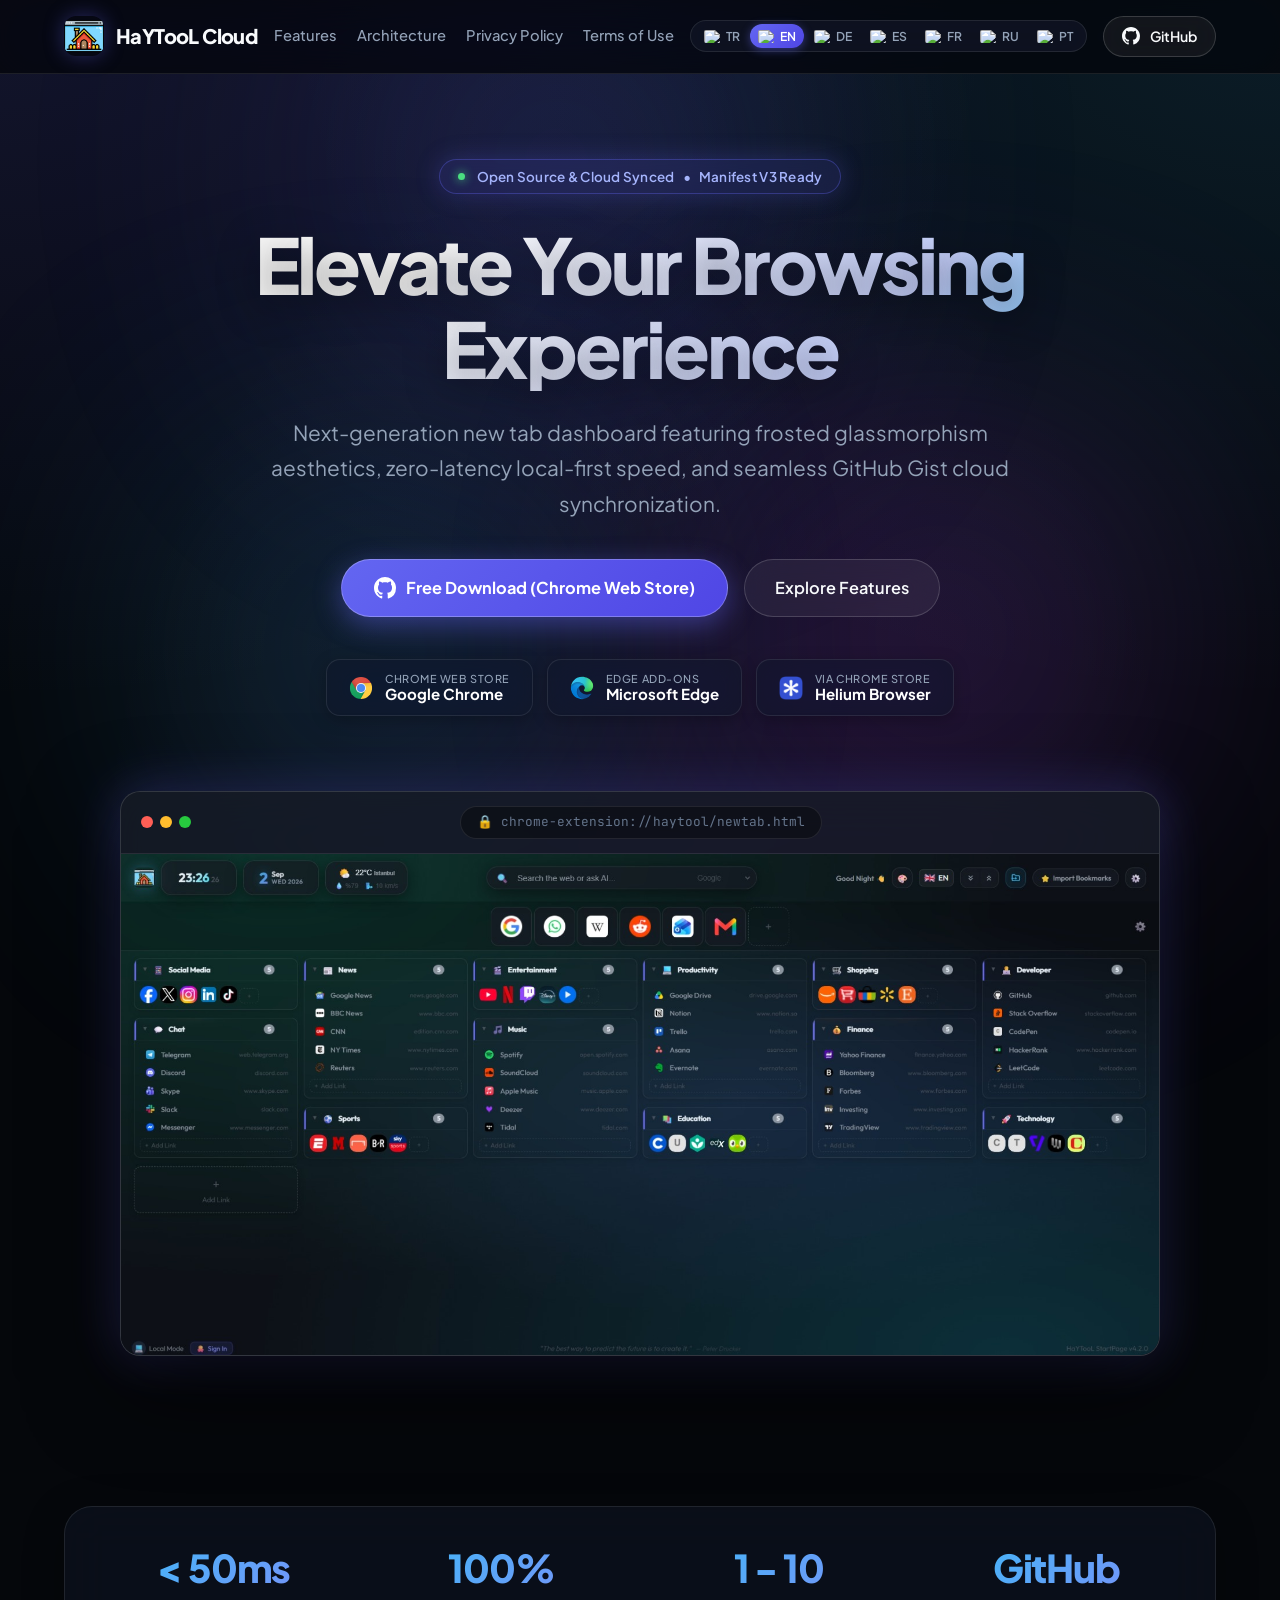
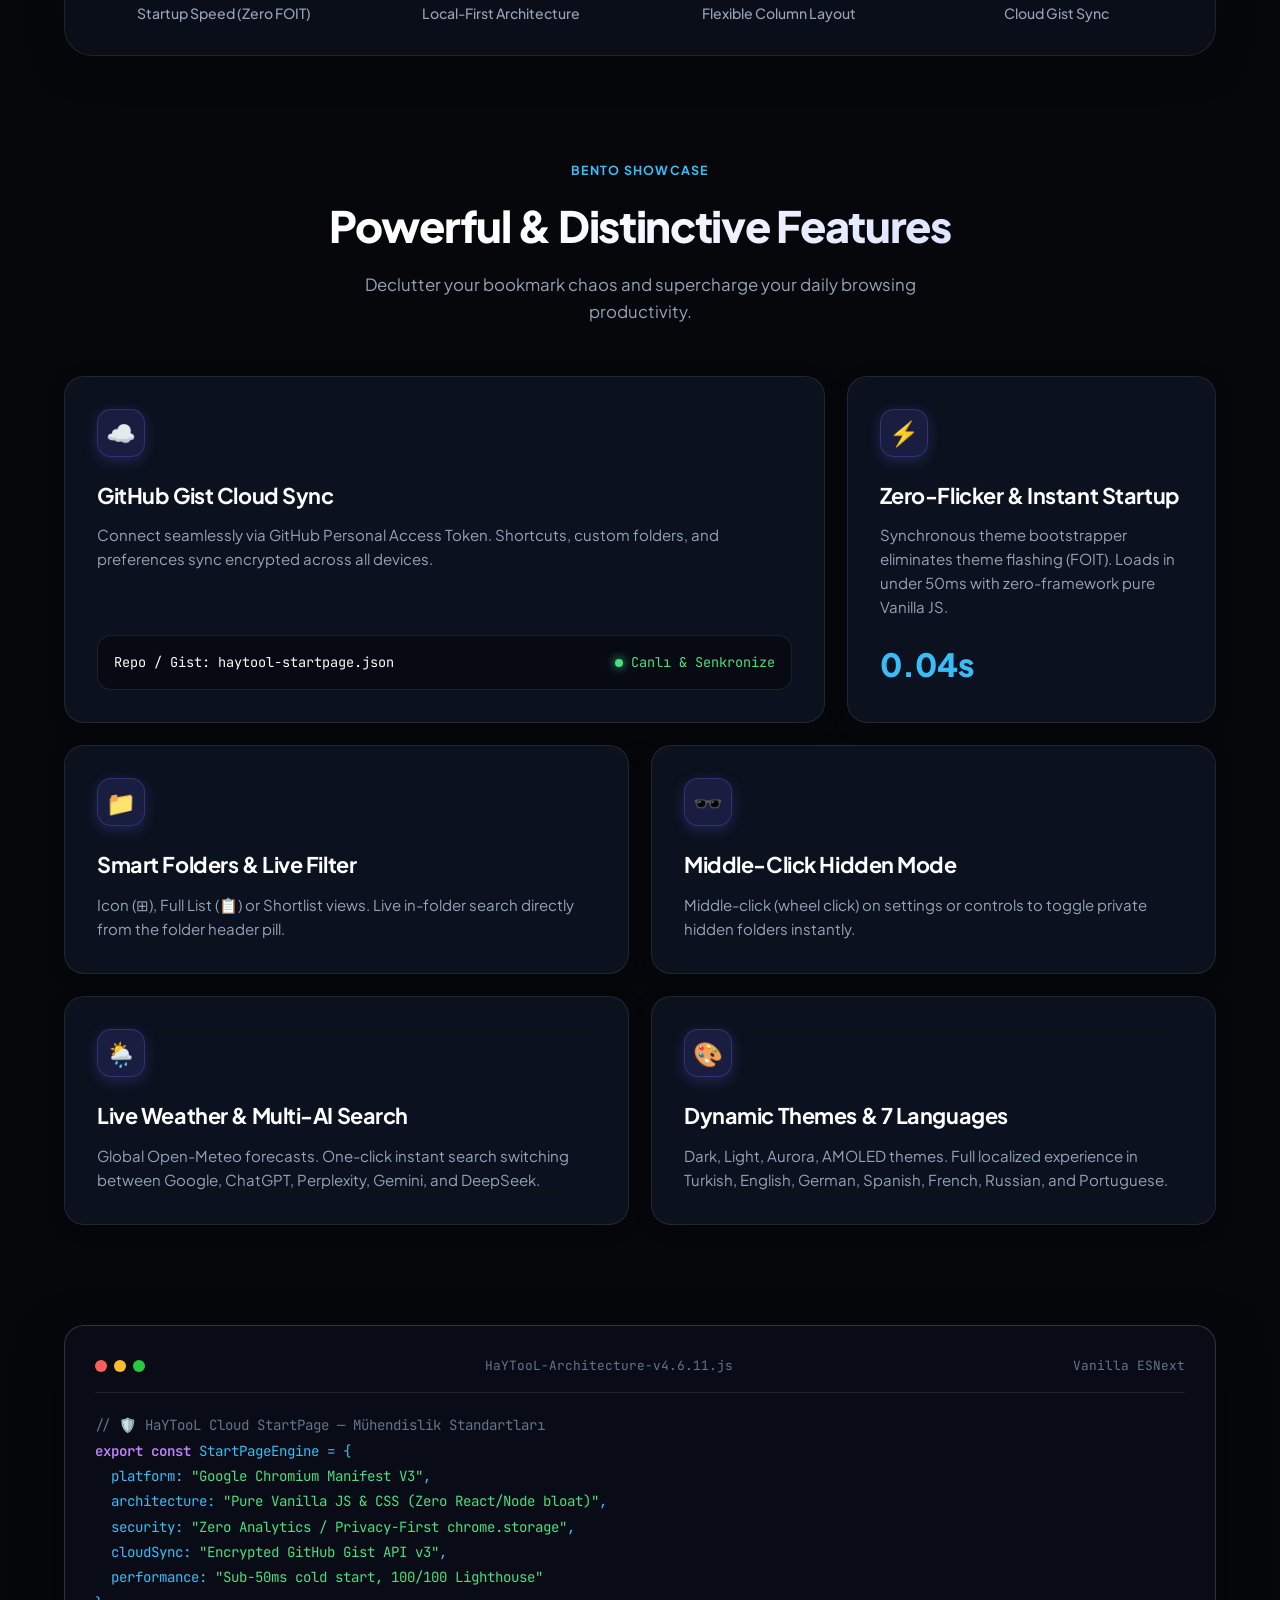
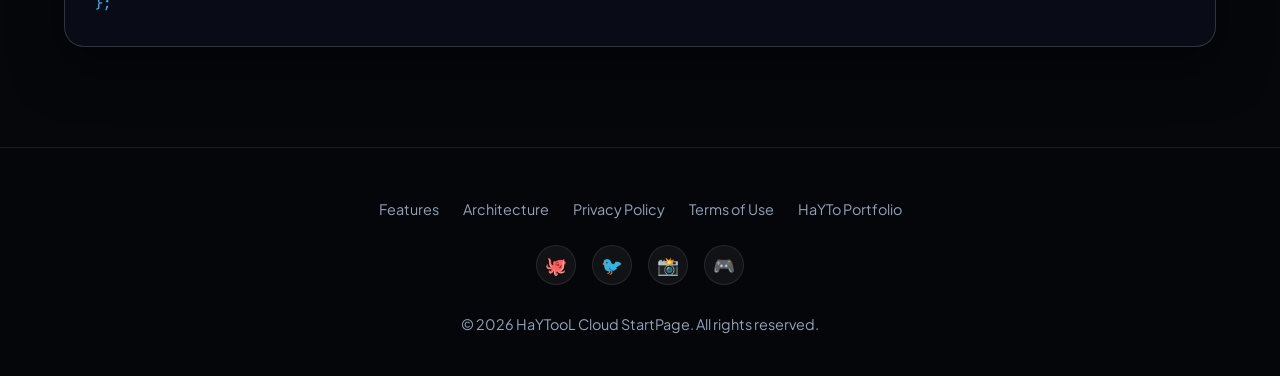
==== index.html @ 18da891d "Websites Auto update (2026-10-03 06:41:27)" ====
<!DOCTYPE html>
<html lang="tr">
<head>
  <meta charset="UTF-8">
  <meta name="viewport" content="width=device-width, initial-scale=1.0">
  <title>HaYTooL Cloud StartPage — Next-Gen New Tab Dashboard</title>
  <link rel="icon" type="image/png" href="assets/icon32.png">
  <link rel="preconnect" href="https://fonts.googleapis.com">
  <link rel="preconnect" href="https://fonts.gstatic.com" crossorigin>
  <link href="https://fonts.googleapis.com/css2?family=Plus+Jakarta+Sans:wght@300;400;500;600;700;800&family=JetBrains+Mono:wght@400;500;600&display=swap" rel="stylesheet">
  <style>
    :root {
      --bg: #05070b;
      --surface-glass: rgba(13, 18, 30, 0.72);
      --surface-card: rgba(18, 24, 40, 0.65);
      --surface-card-hover: rgba(28, 38, 64, 0.85);
      --border-glass: rgba(255, 255, 255, 0.09);
      --border-glass-light: rgba(255, 255, 255, 0.16);
      --text-main: #f8fafc;
      --text-muted: #94a3b8;
      --text-dim: #64748b;
      --accent: #6366f1;
      --accent-cyan: #38bdf8;
      --accent-purple: #a855f7;
      --accent-glow: rgba(99, 102, 241, 0.35);
      --glass-blur: blur(24px) saturate(190%);
      --radius-sm: 8px;
      --radius-md: 14px;
      --radius-lg: 20px;
      --radius-xl: 28px;
      --radius-full: 9999px;
    }

    * { box-sizing: border-box; margin: 0; padding: 0; }

    html {
      scroll-behavior: smooth;
    }

    body {
      background-color: var(--bg);
      color: var(--text-main);
      font-family: 'Plus Jakarta Sans', -apple-system, BlinkMacSystemFont, sans-serif;
      min-height: 100vh;
      overflow-x: hidden;
      line-height: 1.6;
      background-image: 
        radial-gradient(at 0% 0%, rgba(99, 102, 241, 0.15) 0px, transparent 55%),
        radial-gradient(at 100% 0%, rgba(56, 189, 248, 0.12) 0px, transparent 55%),
        radial-gradient(at 50% 100%, rgba(168, 85, 247, 0.10) 0px, transparent 60%);
      background-attachment: fixed;
    }

    /* Ambient Spotlight Glows */
    .ambient-glow {
      position: fixed;
      border-radius: 50%;
      filter: blur(140px);
      z-index: 0;
      pointer-events: none;
      opacity: 0.45;
    }
    .glow-1 { top: -140px; left: 20%; width: 600px; height: 600px; background: radial-gradient(circle, #6366f1, transparent 70%); }
    .glow-2 { top: 40%; right: 5%; width: 550px; height: 550px; background: radial-gradient(circle, #a855f7, transparent 70%); }
    .glow-3 { bottom: 0; left: 10%; width: 500px; height: 500px; background: radial-gradient(circle, #38bdf8, transparent 70%); }

    .container {
      max-width: 1200px;
      margin: 0 auto;
      padding: 0 24px;
      position: relative;
      z-index: 2;
    }

    /* Sticky Glass Header */
    header {
      position: sticky;
      top: 0;
      z-index: 100;
      backdrop-filter: var(--glass-blur);
      -webkit-backdrop-filter: var(--glass-blur);
      background: rgba(5, 7, 11, 0.82);
      border-bottom: 1px solid var(--border-glass);
      transition: all 0.3s ease;
    }

    .nav-container {
      display: flex;
      justify-content: space-between;
      align-items: center;
      padding: 16px 24px;
      max-width: 1200px;
      margin: 0 auto;
    }

    .brand {
      display: flex;
      align-items: center;
      gap: 12px;
      text-decoration: none;
      color: var(--text-main);
      font-weight: 800;
      font-size: 1.25rem;
      letter-spacing: -0.03em;
    }

    .brand img {
      width: 40px;
      height: 40px;
      border-radius: 12px;
      box-shadow: 0 0 20px var(--accent-glow);
      transition: transform 0.25s cubic-bezier(0.16, 1, 0.3, 1);
    }

    .brand:hover img {
      transform: scale(1.1) rotate(-3deg);
    }

    .nav-actions {
      display: flex;
      align-items: center;
      gap: 16px;
    }

    .nav-links {
      display: flex;
      align-items: center;
      gap: 20px;
    }

    .nav-link {
      color: var(--text-muted);
      text-decoration: none;
      font-size: 0.92rem;
      font-weight: 500;
      transition: color 0.2s, transform 0.2s;
    }

    .nav-link:hover {
      color: #fff;
      transform: translateY(-1px);
    }

    /* Language Switcher Pill */
    .lang-pill {
      display: flex;
      align-items: center;
      background: rgba(18, 24, 40, 0.7);
      border: 1px solid var(--border-glass);
      backdrop-filter: blur(12px);
      border-radius: var(--radius-full);
      padding: 3px 5px;
      gap: 2px;
    }

    .lang-btn {
      display: inline-flex;
      align-items: center;
      gap: 4px;
      padding: 4px 8px;
      border-radius: var(--radius-full);
      border: none;
      background: transparent;
      color: var(--text-muted);
      font-family: inherit;
      font-size: 0.76rem;
      font-weight: 600;
      cursor: pointer;
      transition: all 0.2s cubic-bezier(0.16, 1, 0.3, 1);
    }

    .lang-btn img {
      width: 18px;
      height: 13px;
      border-radius: 2px;
      object-fit: cover;
    }

    .lang-btn.active {
      background: linear-gradient(135deg, var(--accent), #4f46e5);
      color: #fff;
      box-shadow: 0 2px 10px rgba(99, 102, 241, 0.45);
    }

    /* Hero Section */
    .hero-section {
      text-align: center;
      padding: 85px 0 60px;
    }

    .release-badge {
      display: inline-flex;
      align-items: center;
      gap: 8px;
      padding: 6px 18px;
      background: rgba(99, 102, 241, 0.12);
      border: 1px solid rgba(99, 102, 241, 0.35);
      border-radius: var(--radius-full);
      font-size: 0.84rem;
      font-weight: 600;
      color: #a5b4fc;
      margin-bottom: 28px;
      letter-spacing: 0.02em;
      box-shadow: 0 0 24px rgba(99, 102, 241, 0.25);
      backdrop-filter: blur(12px);
      animation: floatBadge 3s ease-in-out infinite alternate;
    }

    @keyframes floatBadge {
      0% { transform: translateY(0); }
      100% { transform: translateY(-3px); }
    }

    .hero-title {
      font-size: clamp(2.8rem, 6vw, 4.8rem);
      font-weight: 800;
      line-height: 1.1;
      letter-spacing: -0.04em;
      margin-bottom: 24px;
      background: linear-gradient(135deg, #ffffff 30%, #c7d2fe 70%, #38bdf8 100%);
      -webkit-background-clip: text;
      -webkit-text-fill-color: transparent;
      text-shadow: 0 10px 40px rgba(0, 0, 0, 0.4);
    }

    .hero-desc {
      font-size: clamp(1.1rem, 2.2vw, 1.3rem);
      color: var(--text-muted);
      max-width: 760px;
      margin: 0 auto 38px auto;
      font-weight: 400;
      line-height: 1.7;
    }

    .cta-group {
      display: flex;
      justify-content: center;
      align-items: center;
      gap: 16px;
      flex-wrap: wrap;
      margin-bottom: 42px;
    }

    .btn-cta-primary {
      display: inline-flex;
      align-items: center;
      gap: 10px;
      padding: 15px 32px;
      background: linear-gradient(135deg, #6366f1, #4f46e5);
      border: 1px solid rgba(255, 255, 255, 0.25);
      border-radius: var(--radius-full);
      color: #fff;
      font-size: 1.02rem;
      font-weight: 700;
      text-decoration: none;
      cursor: pointer;
      box-shadow: 0 8px 28px rgba(99, 102, 241, 0.45);
      transition: all 0.25s cubic-bezier(0.16, 1, 0.3, 1);
    }

    .btn-cta-primary:hover {
      transform: translateY(-3px) scale(1.02);
      box-shadow: 0 16px 36px rgba(99, 102, 241, 0.65);
    }

    .btn-cta-secondary {
      display: inline-flex;
      align-items: center;
      gap: 10px;
      padding: 15px 30px;
      background: rgba(255, 255, 255, 0.06);
      border: 1px solid var(--border-glass-light);
      border-radius: var(--radius-full);
      color: var(--text-main);
      font-size: 1.02rem;
      font-weight: 600;
      text-decoration: none;
      backdrop-filter: blur(16px);
      transition: all 0.25s cubic-bezier(0.16, 1, 0.3, 1);
    }

    .btn-cta-secondary:hover {
      background: rgba(255, 255, 255, 0.12);
      border-color: rgba(255, 255, 255, 0.3);
      transform: translateY(-3px);
      box-shadow: 0 8px 24px rgba(0, 0, 0, 0.3);
    }

    /* Store Badge Row */
    .store-grid {
      display: flex;
      justify-content: center;
      gap: 14px;
      flex-wrap: wrap;
      margin-bottom: 75px;
    }

    .store-chip {
      display: inline-flex;
      align-items: center;
      gap: 12px;
      padding: 12px 22px;
      border-radius: var(--radius-md);
      background: var(--surface-card);
      border: 1px solid var(--border-glass);
      color: var(--text-main);
      text-decoration: none;
      font-size: 0.92rem;
      font-weight: 600;
      backdrop-filter: var(--glass-blur);
      transition: all 0.25s cubic-bezier(0.16, 1, 0.3, 1);
      box-shadow: 0 4px 16px rgba(0, 0, 0, 0.25);
    }

    .store-chip:hover {
      transform: translateY(-3px);
      background: var(--surface-card-hover);
      border-color: var(--accent-cyan);
      box-shadow: 0 10px 24px rgba(56, 189, 248, 0.25);
    }

    .store-chip img {
      width: 24px;
      height: 24px;
      object-fit: contain;
    }

    .store-chip-text {
      display: flex;
      flex-direction: column;
      text-align: left;
      line-height: 1.2;
    }

    .store-chip-sub {
      font-size: 0.68rem;
      color: var(--text-muted);
      text-transform: uppercase;
      font-weight: 500;
      letter-spacing: 0.05em;
    }

    .store-chip-name {
      font-size: 0.94rem;
      font-weight: 700;
      color: #fff;
    }

    /* INTERACTIVE LIVE DEMO PREVIEW (Linear macOS Window) */
    .preview-stage {
      position: relative;
      max-width: 1040px;
      margin: 0 auto 90px;
    }

    .mac-window {
      background: rgba(13, 18, 30, 0.85);
      backdrop-filter: var(--glass-blur);
      -webkit-backdrop-filter: var(--glass-blur);
      border: 1px solid var(--border-glass-light);
      border-radius: var(--radius-lg);
      box-shadow: 0 30px 90px rgba(0, 0, 0, 0.7), 0 0 50px rgba(99, 102, 241, 0.35);
      overflow: hidden;
      transition: transform 0.4s cubic-bezier(0.16, 1, 0.3, 1);
    }

    .mac-window:hover {
      transform: translateY(-4px);
    }

    .window-header {
      display: flex;
      align-items: center;
      justify-content: space-between;
      padding: 14px 20px;
      background: rgba(255, 255, 255, 0.03);
      border-bottom: 1px solid var(--border-glass);
    }

    .window-dots {
      display: flex;
      gap: 7px;
    }

    .dot {
      width: 12px;
      height: 12px;
      border-radius: 50%;
    }
    .dot-close { background: #ff5f56; }
    .dot-min   { background: #ffbd2e; }
    .dot-max   { background: #27c93f; }

    .window-search-pill {
      display: flex;
      align-items: center;
      gap: 8px;
      background: rgba(0, 0, 0, 0.35);
      border: 1px solid var(--border-glass);
      border-radius: var(--radius-full);
      padding: 5px 16px;
      font-size: 0.8rem;
      color: var(--text-dim);
      font-family: 'JetBrains Mono', monospace;
    }

    .window-content {
      position: relative;
      line-height: 0;
    }

    .window-content img {
      width: 100%;
      height: auto;
      display: block;
    }

    /* BENTO GRID SECTION (Linear & Apple Style) */
    .bento-section {
      margin-bottom: 100px;
    }

    .section-header {
      text-align: center;
      margin-bottom: 50px;
    }

    .section-badge {
      font-size: 0.78rem;
      font-weight: 700;
      color: var(--accent-cyan);
      text-transform: uppercase;
      letter-spacing: 0.1em;
      margin-bottom: 10px;
      display: inline-block;
    }

    .section-title {
      font-size: clamp(2rem, 4vw, 2.7rem);
      font-weight: 800;
      letter-spacing: -0.03em;
      margin-bottom: 12px;
      background: linear-gradient(135deg, #ffffff 40%, #c7d2fe 100%);
      -webkit-background-clip: text;
      -webkit-text-fill-color: transparent;
    }

    .section-sub {
      color: var(--text-muted);
      font-size: 1.05rem;
      max-width: 600px;
      margin: 0 auto;
    }

    .bento-grid {
      display: grid;
      grid-template-columns: repeat(12, 1fr);
      gap: 22px;
    }

    .bento-card {
      background: var(--surface-card);
      backdrop-filter: var(--glass-blur);
      -webkit-backdrop-filter: var(--glass-blur);
      border: 1px solid var(--border-glass);
      border-radius: var(--radius-lg);
      padding: 32px;
      position: relative;
      overflow: hidden;
      display: flex;
      flex-direction: column;
      justify-content: space-between;
      transition: all 0.3s cubic-bezier(0.16, 1, 0.3, 1);
      box-shadow: 0 4px 20px rgba(0, 0, 0, 0.2);
    }

    .bento-card:hover {
      transform: translateY(-5px);
      background: var(--surface-card-hover);
      border-color: rgba(255, 255, 255, 0.22);
      box-shadow: 0 20px 45px rgba(0, 0, 0, 0.4), 0 0 30px rgba(99, 102, 241, 0.2);
    }

    .bento-col-8 { grid-column: span 8; }
    .bento-col-4 { grid-column: span 4; }
    .bento-col-6 { grid-column: span 6; }
    .bento-col-12 { grid-column: span 12; }

    .bento-icon {
      width: 48px;
      height: 48px;
      border-radius: 14px;
      background: rgba(99, 102, 241, 0.16);
      border: 1px solid rgba(99, 102, 241, 0.3);
      display: flex;
      align-items: center;
      justify-content: center;
      font-size: 1.5rem;
      margin-bottom: 22px;
      box-shadow: 0 4px 14px rgba(99, 102, 241, 0.25);
    }

    .bento-title {
      font-size: 1.35rem;
      font-weight: 700;
      color: #fff;
      margin-bottom: 10px;
      letter-spacing: -0.02em;
    }

    .bento-desc {
      font-size: 0.94rem;
      color: var(--text-muted);
      line-height: 1.6;
    }

    /* Bento Mini-Widgets */
    .bento-widget-sync {
      margin-top: 24px;
      padding: 16px;
      background: rgba(0, 0, 0, 0.35);
      border: 1px solid var(--border-glass);
      border-radius: var(--radius-md);
      display: flex;
      align-items: center;
      justify-content: space-between;
      font-family: 'JetBrains Mono', monospace;
      font-size: 0.85rem;
    }

    .sync-status {
      display: flex;
      align-items: center;
      gap: 8px;
      color: #4ade80;
    }

    .sync-pulse {
      width: 8px;
      height: 8px;
      border-radius: 50%;
      background: #4ade80;
      box-shadow: 0 0 10px #4ade80;
      animation: pulse 1.8s infinite;
    }

    @keyframes pulse {
      0% { transform: scale(0.95); opacity: 0.8; }
      50% { transform: scale(1.3); opacity: 1; }
      100% { transform: scale(0.95); opacity: 0.8; }
    }

    /* Live Stat Bar */
    .stats-strip {
      display: grid;
      grid-template-columns: repeat(auto-fit, minmax(220px, 1fr));
      gap: 20px;
      padding: 30px;
      background: var(--surface-glass);
      backdrop-filter: var(--glass-blur);
      border: 1px solid var(--border-glass);
      border-radius: var(--radius-xl);
      margin-bottom: 100px;
      box-shadow: 0 10px 40px rgba(0, 0, 0, 0.3);
    }

    .stat-cell {
      text-align: center;
    }

    .stat-big {
      font-size: 2.4rem;
      font-weight: 800;
      letter-spacing: -0.03em;
      background: linear-gradient(135deg, #38bdf8, #818cf8);
      -webkit-background-clip: text;
      -webkit-text-fill-color: transparent;
      margin-bottom: 4px;
    }

    .stat-caption {
      font-size: 0.88rem;
      color: var(--text-muted);
      font-weight: 500;
    }

    /* Architecture Terminal */
    .code-terminal {
      background: rgba(10, 14, 24, 0.9);
      border: 1px solid var(--border-glass-light);
      border-radius: var(--radius-lg);
      padding: 30px;
      margin-bottom: 100px;
      backdrop-filter: blur(20px);
      box-shadow: 0 20px 50px rgba(0, 0, 0, 0.5);
    }

    .terminal-bar {
      display: flex;
      justify-content: space-between;
      align-items: center;
      margin-bottom: 20px;
      padding-bottom: 16px;
      border-bottom: 1px solid var(--border-glass);
      font-family: 'JetBrains Mono', monospace;
      font-size: 0.8rem;
      color: var(--text-dim);
    }

    .code-lines {
      font-family: 'JetBrains Mono', monospace;
      font-size: 0.88rem;
      line-height: 1.8;
      color: #38bdf8;
    }
    .code-comment { color: #64748b; }
    .code-keyword { color: #c084fc; font-weight: 600; }
    .code-str     { color: #4ade80; }

    /* Footer */
    footer {
      border-top: 1px solid var(--border-glass);
      padding: 50px 0 40px;
      text-align: center;
      color: var(--text-muted);
      font-size: 0.9rem;
      background: rgba(5, 7, 11, 0.6);
      backdrop-filter: blur(16px);
    }

    .footer-links {
      display: flex;
      justify-content: center;
      gap: 24px;
      margin-bottom: 24px;
      flex-wrap: wrap;
    }

    .footer-links a {
      color: var(--text-muted);
      text-decoration: none;
      transition: color 0.2s;
    }

    .footer-links a:hover {
      color: var(--accent-cyan);
    }

    .social-row {
      display: flex;
      justify-content: center;
      gap: 16px;
      margin-bottom: 28px;
    }

    .social-btn {
      width: 40px;
      height: 40px;
      border-radius: 50%;
      background: rgba(255, 255, 255, 0.05);
      border: 1px solid var(--border-glass);
      display: flex;
      align-items: center;
      justify-content: center;
      color: var(--text-main);
      text-decoration: none;
      font-size: 1.1rem;
      transition: all 0.2s cubic-bezier(0.16, 1, 0.3, 1);
    }

    .social-btn:hover {
      background: var(--accent);
      transform: translateY(-3px);
      box-shadow: 0 4px 14px rgba(99, 102, 241, 0.4);
    }

    /* Responsive */
    @media (max-width: 900px) {
      .bento-col-8, .bento-col-4, .bento-col-6 {
        grid-column: span 12;
      }
      .nav-links {
        display: none;
      }
    }
  </style>
</head>
<body>

  <!-- Ambient Light Backdrops -->
  <div class="ambient-glow glow-1"></div>
  <div class="ambient-glow glow-2"></div>
  <div class="ambient-glow glow-3"></div>

  <!-- Sticky Glass Navbar -->
  <header>
    <div class="nav-container">
      <a href="#" class="brand">
        <img src="assets/icon128.png" alt="HaYTooL Logo">
        <span>HaYTooL Cloud</span>
      </a>

      <div class="nav-actions">
        <nav class="nav-links">
          <a href="#features" class="nav-link" data-i18n="nav_features">Özellikler</a>
          <a href="#architecture" class="nav-link" data-i18n="nav_tech">Mimari</a>
          <a href="privacy.html" class="nav-link" data-i18n="nav_privacy">Gizlilik</a>
          <a href="terms.html" class="nav-link" data-i18n="nav_terms">Şartlar</a>
        </nav>

        <!-- Dil Seçici (7 Dil) -->
        <div class="lang-pill">
          <button type="button" class="lang-btn active" id="btnLangTr" onclick="setLang('tr')" title="Türkçe">
            <img src="https://flagcdn.com/20x15/tr.png" alt="TR"> <span>TR</span>
          </button>
          <button type="button" class="lang-btn" id="btnLangEn" onclick="setLang('en')" title="English">
            <img src="https://flagcdn.com/20x15/gb.png" alt="EN"> <span>EN</span>
          </button>
          <button type="button" class="lang-btn" id="btnLangDe" onclick="setLang('de')" title="Deutsch">
            <img src="https://flagcdn.com/20x15/de.png" alt="DE"> <span>DE</span>
          </button>
          <button type="button" class="lang-btn" id="btnLangEs" onclick="setLang('es')" title="Español">
            <img src="https://flagcdn.com/20x15/es.png" alt="ES"> <span>ES</span>
          </button>
          <button type="button" class="lang-btn" id="btnLangFr" onclick="setLang('fr')" title="Français">
            <img src="https://flagcdn.com/20x15/fr.png" alt="FR"> <span>FR</span>
          </button>
          <button type="button" class="lang-btn" id="btnLangRu" onclick="setLang('ru')" title="Русский">
            <img src="https://flagcdn.com/20x15/ru.png" alt="RU"> <span>RU</span>
          </button>
          <button type="button" class="lang-btn" id="btnLangPt" onclick="setLang('pt')" title="Português">
            <img src="https://flagcdn.com/20x15/pt.png" alt="PT"> <span>PT</span>
          </button>
        </div>

        <a href="https://github.com/HaYToKoRaZ/HaYTooL-Cloud-StartPage" target="_blank" class="btn-cta-secondary" style="padding:8px 18px; font-size:0.88rem;">
          <svg width="18" height="18" viewBox="0 0 24 24" fill="currentColor"><path d="M12 0C5.37 0 0 5.37 0 12c0 5.31 3.435 9.795 8.205 11.385.6.105.825-.255.825-.57 0-.285-.015-1.23-.015-2.235-3.015.555-3.795-.735-4.035-1.41-.135-.345-.72-1.41-1.23-1.695-.42-.225-1.02-.78-.015-.795.945-.015 1.62.87 1.845 1.23 1.08 1.815 2.805 1.305 3.495.99.105-.78.42-1.305.765-1.605-2.67-.3-5.46-1.335-5.46-5.925 0-1.305.465-2.385 1.23-3.225-.12-.3-.54-1.53.12-3.18 0 0 1.005-.315 3.3 1.23.96-.27 1.98-.405 3-.405s2.04.135 3 .405c2.295-1.56 3.3-1.23 3.3-1.23.66 1.65.24 2.88.12 3.18.765.84 1.23 1.905 1.23 3.225 0 4.605-2.805 5.625-5.475 5.925.435.375.81 1.095.81 2.22 0 1.605-.015 2.895-.015 3.3 0 .315.225.69.825.57A12.02 12.02 0 0024 12c0-6.63-5.37-12-12-12z"/></svg>
          <span>GitHub</span>
        </a>
      </div>
    </div>
  </header>

  <main class="container">

    <!-- HERO SECTION -->
    <section class="hero-section">
      <div class="release-badge">
        <span class="sync-pulse" style="width:7px; height:7px; margin-right:4px;"></span>
        <span data-i18n="badge_ver">Açık Kaynak & Bulut Senkronizasyonlu</span>
        <span>•</span>
        <span>Manifest V3 Ready</span>
      </div>

      <h1 class="hero-title" data-i18n="hero_title">Tarayıcınızı Geleceğe Taşıyın</h1>

      <p class="hero-desc" data-i18n="hero_desc">
        Buzlu cam estetiği (Glassmorphism), ultra-hızlı yerel mimari ve GitHub Gist bulut senkronizasyonu ile donatılmış yeni nesil başlangıç sayfası paneli.
      </p>

      <div class="cta-group">
        <a href="https://chromewebstore.google.com/detail/cloud-startpage-haytool/fgiompioalgpjalpmdjchlgecgdkkncn" target="_blank" class="btn-cta-primary">
          <svg width="22" height="22" viewBox="0 0 24 24" fill="currentColor"><path d="M12 0C5.37 0 0 5.37 0 12c0 5.31 3.435 9.795 8.205 11.385.6.105.825-.255.825-.57 0-.285-.015-1.23-.015-2.235-3.015.555-3.795-.735-4.035-1.41-.135-.345-.72-1.41-1.23-1.695-.42-.225-1.02-.78-.015-.795.945-.015 1.62.87 1.845 1.23 1.08 1.815 2.805 1.305 3.495.99.105-.78.42-1.305.765-1.605-2.67-.3-5.46-1.335-5.46-5.925 0-1.305.465-2.385 1.23-3.225-.12-.3-.54-1.53.12-3.18 0 0 1.005-.315 3.3 1.23.96-.27 1.98-.405 3-.405s2.04.135 3 .405c2.295-1.56 3.3-1.23 3.3-1.23.66 1.65.24 2.88.12 3.18.765.84 1.23 1.905 1.23 3.225 0 4.605-2.805 5.625-5.475 5.925.435.375.81 1.095.81 2.22 0 1.605-.015 2.895-.015 3.3 0 .315.225.69.825.57A12.02 12.02 0 0024 12c0-6.63-5.37-12-12-12z"/></svg>
          <span data-i18n="btn_install">Ücretsiz İndir (Chrome Web Store)</span>
        </a>
        <a href="#features" class="btn-cta-secondary">
          <span data-i18n="btn_explore">Özellikleri Keşfet</span>
        </a>
      </div>

      <!-- Tarayıcı Mağazaları Vitrini -->
      <div class="store-grid">
        <a href="https://chromewebstore.google.com/detail/cloud-startpage-haytool/fgiompioalgpjalpmdjchlgecgdkkncn" target="_blank" class="store-chip" title="Chrome Web Store">
          <img src="assets/chrome.svg" alt="Chrome">
          <div class="store-chip-text">
            <span class="store-chip-sub" data-i18n="store_sub_chrome">Chrome Mağazası</span>
            <span class="store-chip-name">Google Chrome</span>
          </div>
        </a>

        <a href="https://microsoftedge.microsoft.com/addons/detail/jkefcejfnbeifclgpkfkpidoegohcchp" target="_blank" class="store-chip" title="Microsoft Edge Add-ons">
          <img src="assets/edge.svg" alt="Edge">
          <div class="store-chip-text">
            <span class="store-chip-sub" data-i18n="store_sub_edge">Edge Eklentileri</span>
            <span class="store-chip-name">Microsoft Edge</span>
          </div>
        </a>

        <a href="https://chromewebstore.google.com/detail/cloud-startpage-haytool/fgiompioalgpjalpmdjchlgecgdkkncn" target="_blank" class="store-chip" title="Helium Browser">
          <img src="assets/helium.png" alt="Helium" style="border-radius:4px;">
          <div class="store-chip-text">
            <span class="store-chip-sub" data-i18n="store_sub_helium">Chrome Mağazası ile</span>
            <span class="store-chip-name">Helium Browser</span>
          </div>
        </a>
      </div>

      <!-- INTERACTIVE STAGE (APPLE MACOS SAFARI WINDOW) -->
      <div class="preview-stage">
        <div class="mac-window">
          <div class="window-header">
            <div class="window-dots">
              <span class="dot dot-close"></span>
              <span class="dot dot-min"></span>
              <span class="dot dot-max"></span>
            </div>
            <div class="window-search-pill">
              <span>🔒 chrome-extension://haytool/newtab.html</span>
            </div>
            <div style="width: 48px;"></div>
          </div>
          <div class="window-content">
            <img id="appScreenshotImg" src="assets/screenshots/tr.jpeg" alt="HaYTooL Cloud StartPage Interactive Preview">
          </div>
        </div>
      </div>
    </section>

    <!-- LIVE METRICS BAR -->
    <div class="stats-strip">
      <div class="stat-cell">
        <div class="stat-big">&lt; 50ms</div>
        <div class="stat-caption" data-i18n="stat_speed">Açılış Hızı (Sıfır FOIT)</div>
      </div>
      <div class="stat-cell">
        <div class="stat-big">100%</div>
        <div class="stat-caption" data-i18n="stat_offline">Yerel-Öncelikli (Offline-First)</div>
      </div>
      <div class="stat-cell">
        <div class="stat-big">1 - 10</div>
        <div class="stat-caption" data-i18n="stat_columns">Esnek Sütun Desteği</div>
      </div>
      <div class="stat-cell">
        <div class="stat-big">GitHub</div>
        <div class="stat-caption" data-i18n="stat_sync">Bulut Gist Eşitlemesi</div>
      </div>
    </div>

    <!-- BENTO GRID SHOWCASE SECTION -->
    <section id="features" class="bento-section">
      <div class="section-header">
        <span class="section-badge" data-i18n="sec_badge">BENTO VİTRİNİ</span>
        <h2 class="section-title" data-i18n="sec_title">Güçlü ve Ayrıcalıklı Özellikler</h2>
        <p class="section-sub" data-i18n="sec_sub">Klasik yer imi kalabalığından kurtulun, üretkenliğinizi zirveye taşıyın.</p>
      </div>

      <div class="bento-grid">
        <!-- Kart 1: GitHub Cloud Sync (Geniş 8 Sütun) -->
        <div class="bento-card bento-col-8">
          <div>
            <div class="bento-icon">☁️</div>
            <h3 class="bento-title" data-i18n="feat_2_title">GitHub Gist Bulut Senkronizasyonu</h3>
            <p class="bento-desc" data-i18n="feat_2_desc">
              GitHub Personal Access Token ile tek tıkla bağlanın. Tüm linkleriniz, özel klasörleriniz ve tercihleriniz şifreli Gist üzerinden tüm bilgisayarlarınıza anında eşitlenir.
            </p>
          </div>
          <div class="bento-widget-sync">
            <span>Repo / Gist: haytool-startpage.json</span>
            <div class="sync-status">
              <span class="sync-pulse"></span>
              <span>Canlı & Senkronize</span>
            </div>
          </div>
        </div>

        <!-- Kart 2: Hızlı Başlangıç (4 Sütun) -->
        <div class="bento-card bento-col-4">
          <div>
            <div class="bento-icon">⚡</div>
            <h3 class="bento-title" data-i18n="feat_1_title">Sıfır Parlama & Anında Açılış</h3>
            <p class="bento-desc" data-i18n="feat_1_desc">
              Senkronize tema önyükleyicisi ile hiçbir parlama (FOIT) yaşanmaz. Saf Vanilla JS ile 50ms altında ışık hızında açılır.
            </p>
          </div>
          <div style="margin-top:20px; font-size:2rem; font-weight:800; color:#38bdf8;">0.04s</div>
        </div>

        <!-- Kart 3: Akıllı Klasörler (6 Sütun) -->
        <div class="bento-card bento-col-6">
          <div>
            <div class="bento-icon">📁</div>
            <h3 class="bento-title" data-i18n="feat_3_title">Akıllı Klasör & Canlı Arama</h3>
            <p class="bento-desc" data-i18n="feat_3_desc">
              Her klasör için bağımsız İkon (⊞), Liste (📋) veya Kısa Liste modları. Klasör başlığındaki 🔍 büyüteç ile klasör içinde anında arama yapın.
            </p>
          </div>
        </div>

        <!-- Kart 4: Orta Tık Gizli Klasörler (6 Sütun) -->
        <div class="bento-card bento-col-6">
          <div>
            <div class="bento-icon">🕶️</div>
            <h3 class="bento-title" data-i18n="feat_4_title">Fare Orta Tuşu ile Gizli Mod</h3>
            <p class="bento-desc" data-i18n="feat_4_desc">
              Dişli çarka veya üst kontrol butonlarına fare tekerleğiyle (orta tık) bastığınızda gizli klasörleriniz anında görünür hale gelir.
            </p>
          </div>
        </div>

        <!-- Kart 5: Canlı Hava Durumu & Çoklu Arama (6 Sütun) -->
        <div class="bento-card bento-col-6">
          <div>
            <div class="bento-icon">🌦️</div>
            <h3 class="bento-title" data-i18n="feat_5_title">Canlı Hava Durumu & AI Arama</h3>
            <p class="bento-desc" data-i18n="feat_5_desc">
              Open-Meteo destekli küresel hava durumu. Üst arama çubuğunda Google, ChatGPT, Perplexity, Gemini ve DeepSeek arasında tek tıkla geçiş.
            </p>
          </div>
        </div>

        <!-- Kart 6: 7 Dil & Özelleştirme (6 Sütun) -->
        <div class="bento-card bento-col-6">
          <div>
            <div class="bento-icon">🎨</div>
            <h3 class="bento-title" data-i18n="feat_6_title">Dinamik Temalar & 7 Dil</h3>
            <p class="bento-desc" data-i18n="feat_6_desc">
              Karanlık, Aydınlık, Aurora ve AMOLED temaları. Türkçe, İngilizce, Almanca, İspanyolca, Fransızca, Rusça ve Portekizce dillerinde tam destek.
            </p>
          </div>
        </div>
      </div>
    </section>

    <!-- ARCHITECTURE CODE TERMINAL -->
    <section id="architecture" class="code-terminal">
      <div class="terminal-bar">
        <div class="window-dots">
          <span class="dot dot-close"></span>
          <span class="dot dot-min"></span>
          <span class="dot dot-max"></span>
        </div>
        <span>HaYTooL-Architecture-v4.6.11.js</span>
        <span>Vanilla ESNext</span>
      </div>
      <div class="code-lines">
        <span class="code-comment">// 🛡️ HaYTooL Cloud StartPage — Mühendislik Standartları</span><br>
        <span class="code-keyword">export const</span> StartPageEngine = {<br>
        &nbsp;&nbsp;platform: <span class="code-str">"Google Chromium Manifest V3"</span>,<br>
        &nbsp;&nbsp;architecture: <span class="code-str">"Pure Vanilla JS & CSS (Zero React/Node bloat)"</span>,<br>
        &nbsp;&nbsp;security: <span class="code-str">"Zero Analytics / Privacy-First chrome.storage"</span>,<br>
        &nbsp;&nbsp;cloudSync: <span class="code-str">"Encrypted GitHub Gist API v3"</span>,<br>
        &nbsp;&nbsp;performance: <span class="code-str">"Sub-50ms cold start, 100/100 Lighthouse"</span><br>
        };
      </div>
    </section>

  </main>

  <!-- Modern Glass Footer -->
  <footer>
    <div class="container">
      <div class="footer-links">
        <a href="#features" data-i18n="nav_features">Özellikler</a>
        <a href="#architecture" data-i18n="nav_tech">Mimari</a>
        <a href="privacy.html" data-i18n="nav_privacy">Gizlilik Politikası</a>
        <a href="terms.html" data-i18n="nav_terms">Kullanım Şartları</a>
        <a href="https://haytokoraz.github.io/" target="_blank">HaYTo Portfolio</a>
      </div>

      <div class="social-row">
        <a href="https://github.com/HaYToKoRaZ/HaYTooL-Cloud-StartPage" target="_blank" class="social-btn" title="GitHub">🐙</a>
        <a href="https://x.com/HaYTo" target="_blank" class="social-btn" title="X (Twitter)">🐦</a>
        <a href="https://www.instagram.com/haytokoraz/" target="_blank" class="social-btn" title="Instagram">📸</a>
        <a href="https://steamcommunity.com/id/HaYTooL/" target="_blank" class="social-btn" title="Steam">🎮</a>
      </div>

      <p>© 2026 HaYTooL Cloud StartPage. <span data-i18n="all_rights">Tüm hakları saklıdır.</span></p>
    </div>
  </footer>

  <!-- 7 DİL SİSTEMİ & SCROLL REVEAL -->
  <script>
    const translations = {
      "tr": {
        "nav_features": "Özellikler",
        "nav_tech": "Mimari",
        "nav_privacy": "Gizlilik",
        "nav_terms": "Şartlar",
        "badge_ver": "Açık Kaynak & Bulut Senkronizasyonlu",
        "hero_title": "Tarayıcınızı Geleceğe Taşıyın",
        "hero_desc": "Buzlu cam estetiği (Glassmorphism), ultra-hızlı yerel mimari ve GitHub Gist bulut senkronizasyonu ile donatılmış yeni nesil başlangıç sayfası paneli.",
        "btn_install": "Ücretsiz İndir (Chrome Web Store)",
        "btn_explore": "Özellikleri Keşfet",
        "store_sub_chrome": "Chrome Mağazası",
        "store_sub_edge": "Edge Eklentileri",
        "store_sub_helium": "Chrome Mağazası ile",
        "stat_speed": "Açılış Hızı (Sıfır FOIT)",
        "stat_offline": "Yerel-Öncelikli (Offline-First)",
        "stat_columns": "Esnek Sütun Desteği",
        "stat_sync": "Bulut Gist Eşitlemesi",
        "sec_badge": "BENTO VİTRİNİ",
        "sec_title": "Güçlü ve Ayrıcalıklı Özellikler",
        "sec_sub": "Klasik yer imi kalabalığından kurtulun, üretkenliğinizi zirveye taşıyın.",
        "feat_1_title": "Sıfır Parlama & Anında Açılış",
        "feat_1_desc": "Senkronize tema önyükleyicisi ile hiçbir parlama (FOIT) yaşanmaz. Saf Vanilla JS ile 50ms altında ışık hızında açılır.",
        "feat_2_title": "GitHub Gist Bulut Senkronizasyonu",
        "feat_2_desc": "GitHub Personal Access Token ile tek tıkla bağlanın. Tüm linkleriniz, özel klasörleriniz ve tercihleriniz şifreli Gist üzerinden tüm bilgisayarlarınıza anında eşitlenir.",
        "feat_3_title": "Akıllı Klasör & Canlı Arama",
        "feat_3_desc": "Her klasör için bağımsız İkon (⊞), Liste (📋) veya Kısa Liste modları. Klasör başlığındaki 🔍 büyüteç ile klasör içinde anında arama yapın.",
        "feat_4_title": "Fare Orta Tuşu ile Gizli Mod",
        "feat_4_desc": "Dişli çarka veya üst kontrol butonlarına fare tekerleğiyle (orta tık) bastığınızda gizli klasörleriniz anında görünür hale gelir.",
        "feat_5_title": "Canlı Hava Durumu & AI Arama",
        "feat_5_desc": "Open-Meteo destekli küresel hava durumu. Üst arama çubuğunda Google, ChatGPT, Perplexity, Gemini ve DeepSeek arasında tek tıkla geçiş.",
        "feat_6_title": "Dinamik Temalar & 7 Dil",
        "feat_6_desc": "Karanlık, Aydınlık, Aurora ve AMOLED temaları. Türkçe, İngilizce, Almanca, İspanyolca, Fransızca, Rusça ve Portekizce dillerinde tam destek.",
        "all_rights": "Tüm hakları saklıdır."
      },
      "en": {
        "nav_features": "Features",
        "nav_tech": "Architecture",
        "nav_privacy": "Privacy Policy",
        "nav_terms": "Terms of Use",
        "badge_ver": "Open Source & Cloud Synced",
        "hero_title": "Elevate Your Browsing Experience",
        "hero_desc": "Next-generation new tab dashboard featuring frosted glassmorphism aesthetics, zero-latency local-first speed, and seamless GitHub Gist cloud synchronization.",
        "btn_install": "Free Download (Chrome Web Store)",
        "btn_explore": "Explore Features",
        "store_sub_chrome": "Chrome Web Store",
        "store_sub_edge": "Edge Add-ons",
        "store_sub_helium": "Via Chrome Store",
        "stat_speed": "Startup Speed (Zero FOIT)",
        "stat_offline": "Local-First Architecture",
        "stat_columns": "Flexible Column Layout",
        "stat_sync": "Cloud Gist Sync",
        "sec_badge": "BENTO SHOWCASE",
        "sec_title": "Powerful & Distinctive Features",
        "sec_sub": "Declutter your bookmark chaos and supercharge your daily browsing productivity.",
        "feat_1_title": "Zero-Flicker & Instant Startup",
        "feat_1_desc": "Synchronous theme bootstrapper eliminates theme flashing (FOIT). Loads in under 50ms with zero-framework pure Vanilla JS.",
        "feat_2_title": "GitHub Gist Cloud Sync",
        "feat_2_desc": "Connect seamlessly via GitHub Personal Access Token. Shortcuts, custom folders, and preferences sync encrypted across all devices.",
        "feat_3_title": "Smart Folders & Live Filter",
        "feat_3_desc": "Icon (⊞), Full List (📋) or Shortlist views. Live in-folder search directly from the folder header pill.",
        "feat_4_title": "Middle-Click Hidden Mode",
        "feat_4_desc": "Middle-click (wheel click) on settings or controls to toggle private hidden folders instantly.",
        "feat_5_title": "Live Weather & Multi-AI Search",
        "feat_5_desc": "Global Open-Meteo forecasts. One-click instant search switching between Google, ChatGPT, Perplexity, Gemini, and DeepSeek.",
        "feat_6_title": "Dynamic Themes & 7 Languages",
        "feat_6_desc": "Dark, Light, Aurora, AMOLED themes. Full localized experience in Turkish, English, German, Spanish, French, Russian, and Portuguese.",
        "all_rights": "All rights reserved."
      },
      "de": {
        "nav_features": "Funktionen", "nav_tech": "Architektur", "nav_privacy": "Datenschutz", "nav_terms": "Nutzungsbedingungen",
        "badge_ver": "Open Source & Cloud Sync", "hero_title": "Bringen Sie Ihren Browser in die Zukunft",
        "hero_desc": "Neuer Tab-Dashboard mit Glassmorphism-Ästhetik, blitzschneller lokaler Architektur und Cloud-Synchronisierung via GitHub Gist.",
        "btn_install": "Kostenlos herunterladen", "btn_explore": "Funktionen erkunden",
        "store_sub_chrome": "Chrome Web Store", "store_sub_edge": "Edge Add-ons", "store_sub_helium": "Über Chrome Store",
        "stat_speed": "Startgeschwindigkeit (< 50ms)", "stat_offline": "Local-First Architektur", "stat_columns": "Flexible Spalten", "stat_sync": "GitHub Gist Sync",
        "sec_badge": "BENTO VORSCHAU", "sec_title": "Leistungsstarke Funktionen", "sec_sub": "Befreien Sie sich vom Lesezeichen-Chaos.",
        "feat_1_title": "Flackerfreier Sofortstart", "feat_1_desc": "Synchroner Bootstrapper verhindert FOIT. Startet unter 50ms mit reinem Vanilla JS.",
        "feat_2_title": "GitHub Gist Cloud-Sync", "feat_2_desc": "Synchronisieren Sie Ihre Lesezeichen verschlüsselt über alle Geräte mit GitHub Gist.",
        "feat_3_title": "Smarte Ordner & Schnellsuche", "feat_3_desc": "Symbol-, Listen- und Kurzlistenansichten mit Echtzeit-Ordnersuche.",
        "feat_4_title": "Versteckte Ordner per Mittelklick", "feat_4_desc": "Klicken Sie mit dem Mausrad, um private Ordner sofort ein- oder auszublenden.",
        "feat_5_title": "Wetter & Multi-AI Suche", "feat_5_desc": "Open-Meteo Wetter und Direktsuche mit Google, ChatGPT, Gemini und Perplexity.",
        "feat_6_title": "Dynamische Themes & 7 Sprachen", "feat_6_desc": "Dunkel, Hell, Aurora und AMOLED Themes mit voller Sprachunterstützung.",
        "all_rights": "Alle Rechte vorbehalten."
      },
      "es": {
        "nav_features": "Características", "nav_tech": "Arquitectura", "nav_privacy": "Privacidad", "nav_terms": "Términos",
        "badge_ver": "Código Abierto & Sincronizado", "hero_title": "Lleva Tu Navegador al Futuro",
        "hero_desc": "Panel de nueva pestaña con estética Glassmorphism, arquitectura ultrarrápida y sincronización en la nube mediante GitHub Gist.",
        "btn_install": "Descargar Gratis", "btn_explore": "Explorar Funciones",
        "store_sub_chrome": "Chrome Web Store", "store_sub_edge": "Extensiones Edge", "store_sub_helium": "Vía Chrome Store",
        "stat_speed": "Velocidad (< 50ms)", "stat_offline": "Arquitectura Local-First", "stat_columns": "Columnas Flexibles", "stat_sync": "Gist en la Nube",
        "sec_badge": "ESCAPARATE BENTO", "sec_title": "Funciones Poderosas", "sec_sub": "Organiza tus marcadores y maximiza tu productividad.",
        "feat_1_title": "Inicio Instantáneo Sin Parpadeos", "feat_1_desc": "Carga en menos de 50ms con puro Vanilla JS sin parpadeos de tema.",
        "feat_2_title": "Sincronización GitHub Gist", "feat_2_desc": "Conéctate mediante GitHub Token y sincroniza tus enlaces en todos tus equipos.",
        "feat_3_title": "Carpetas Inteligentes y Filtro", "feat_3_desc": "Vistas de iconos, lista completa o compacta con búsqueda interna en vivo.",
        "feat_4_title": "Carpetas Ocultas con Clic Central", "feat_4_desc": "Usa la rueda del ratón para mostrar u ocultar carpetas privadas.",
        "feat_5_title": "Clima en Vivo y Búsqueda IA", "feat_5_desc": "Pronóstico Open-Meteo y cambio instantáneo entre Google, ChatGPT y Gemini.",
        "feat_6_title": "Temas Dinámicos y 7 Idiomas", "feat_6_desc": "Temas Oscuro, Claro, Aurora y AMOLED con soporte nativo de idiomas.",
        "all_rights": "Todos los derechos reservados."
      },
      "fr": {
        "nav_features": "Fonctionnalités", "nav_tech": "Architecture", "nav_privacy": "Confidentialité", "nav_terms": "Conditions",
        "badge_ver": "Open Source & Synchronisé Cloud", "hero_title": "Propulsez Votre Navigateur Dans Le Futur",
        "hero_desc": "Tableau de bord de nouvel onglet avec esthétique Glassmorphism, rapidité locale extrême et synchronisation cloud GitHub Gist.",
        "btn_install": "Télécharger Gratuitement", "btn_explore": "Explorer",
        "store_sub_chrome": "Chrome Web Store", "store_sub_edge": "Extensions Edge", "store_sub_helium": "Via Chrome Store",
        "stat_speed": "Vitesse (< 50ms)", "stat_offline": "Local-First", "stat_columns": "Colonnes Flexibles", "stat_sync": "Synchronisation Gist",
        "sec_badge": "VITRINE BENTO", "sec_title": "Fonctionnalités Puissantes", "sec_sub": "Désencombrez vos favoris et gagnez du temps.",
        "feat_1_title": "Démarrage Instantané Sans Scintillement", "feat_1_desc": "S'ouvre en moins de 50ms sans framework en pur Vanilla JS.",
        "feat_2_title": "Synchronisation GitHub Gist", "feat_2_desc": "Vos favoris synchronisés de manière chiffrée sur tous vos ordinateurs.",
        "feat_3_title": "Dossiers Intelligents & Recherche", "feat_3_desc": "Modes Icônes, Liste et Liste Courte avec filtre en direct.",
        "feat_4_title": "Dossiers Cachés au Clic Molette", "feat_4_desc": "Cliquez avec la molette de la souris pour afficher vos dossiers privés.",
        "feat_5_title": "Météo en Direct & Recherche IA", "feat_5_desc": "Météo Open-Meteo et basculement instantané entre Google, ChatGPT et Perplexity.",
        "feat_6_title": "Thèmes Dynamiques & 7 Langues", "feat_6_desc": "Thèmes Sombre, Clair, Aurora et AMOLED en 7 langues.",
        "all_rights": "Tous droits réservés."
      },
      "ru": {
        "nav_features": "Функции", "nav_tech": "Архитектура", "nav_privacy": "Конфиденциальность", "nav_terms": "Условия",
        "badge_ver": "Open Source & Синхронизация", "hero_title": "Перенесите Ваш Браузер в Будущее",
        "hero_desc": "Панель новой вкладки с дизайном Glassmorphism, сверхбыстрой работой и синхронизацией через GitHub Gist.",
        "btn_install": "Установить Бесплатно", "btn_explore": "Обзор Функций",
        "store_sub_chrome": "Chrome Web Store", "store_sub_edge": "Edge Add-ons", "store_sub_helium": "Через Chrome Store",
        "stat_speed": "Скорость (< 50мс)", "stat_offline": "Локальная архитектура", "stat_columns": "Гибкие Колонки", "stat_sync": "GitHub Gist",
        "sec_badge": "BENTO ВИТРИНА", "sec_title": "Мощные Возможности", "sec_sub": "Наведите порядок в закладках и работайте быстрее.",
        "feat_1_title": "Мгновенный Запуск Без Мерцания", "feat_1_desc": "Запуск быстрее 50мс без фреймворков на чистом Vanilla JS.",
        "feat_2_title": "Облачная Синхронизация GitHub Gist", "feat_2_desc": "Надежная зашифрованная синхронизация всех папок и настроек.",
        "feat_3_title": "Умные Папки и Поиск", "feat_3_desc": "Иконки, список и компактный режим со встроенным поиском внутри папки.",
        "feat_4_title": "Скрытые Папки Средней Кнопкой Мыши", "feat_4_desc": "Кликните колесиком мыши для быстрого отображения скрытых папок.",
        "feat_5_title": "Погода и Поиск с ИИ", "feat_5_desc": "Точный прогноз Open-Meteo и переключение между Google, ChatGPT и Gemini.",
        "feat_6_title": "Динамические Темы и 7 Языков", "feat_6_desc": "Темная, светлая, Аврора и AMOLED темы с поддержкой 7 языков.",
        "all_rights": "Все права защищены."
      },
      "pt": {
        "nav_features": "Recursos", "nav_tech": "Arquitetura", "nav_privacy": "Privacidade", "nav_terms": "Termos",
        "badge_ver": "Código Aberto & Sincronizado", "hero_title": "Leve Seu Navegador para o Futuro",
        "hero_desc": "Painel de nova guia com estética Glassmorphism, velocidade ultrarrápida e sincronização na nuvem com GitHub Gist.",
        "btn_install": "Baixar Grátis", "btn_explore": "Explorar Recursos",
        "store_sub_chrome": "Chrome Web Store", "store_sub_edge": "Extensões Edge", "store_sub_helium": "Via Chrome Store",
        "stat_speed": "Velocidade (< 50ms)", "stat_offline": "Offline-First", "stat_columns": "Colunas Flexíveis", "stat_sync": "GitHub Gist",
        "sec_badge": "VITRINE BENTO", "sec_title": "Recursos Poderosos", "sec_sub": "Organize o caos dos seus favoritos com elegância.",
        "feat_1_title": "Inicialização Instantânea Sem Piscar", "feat_1_desc": "Carrega em menos de 50ms em puro Vanilla JS sem oscilações de tema.",
        "feat_2_title": "Sincronização GitHub Gist", "feat_2_desc": "Conexão rápida com token GitHub para sincronizar todos os seus dados.",
        "feat_3_title": "Pastas Inteligentes e Filtro ao Vivo", "feat_3_desc": "Modos de ícones, lista completa ou lista curta com busca em tempo real.",
        "feat_4_title": "Pastas Ocultas com Clique do Meio", "feat_4_desc": "Clique com a roda do mouse para alternar pastas privadas instantaneamente.",
        "feat_5_title": "Clima ao Vivo e Busca com IA", "feat_5_desc": "Clima Open-Meteo e busca com Google, ChatGPT, Gemini e Perplexity.",
        "feat_6_title": "Temas Dinâmicos e 7 Idiomas", "feat_6_desc": "Temas Escuro, Claro, Aurora e AMOLED com suporte nativo a 7 idiomas.",
        "all_rights": "Todos os direitos reservados."
      }
    };

    function setLang(lang) {
      document.documentElement.lang = lang;
      const dict = translations[lang] || translations.en;
      document.querySelectorAll("[data-i18n]").forEach(el => {
        const key = el.getAttribute("data-i18n");
        if (dict[key]) el.textContent = dict[key];
      });

      document.querySelectorAll(".lang-btn").forEach(btn => btn.classList.remove("active"));
      const activeBtn = document.getElementById("btnLang" + lang.charAt(0).toUpperCase() + lang.slice(1));
      if (activeBtn) activeBtn.classList.add("active");
      
      const shot = document.getElementById("appScreenshotImg");
      if (shot) {
        shot.src = lang === "tr" ? "assets/screenshots/tr.jpeg" : "assets/screenshots/eng.jpeg";
      }

      localStorage.setItem("haytool_web_lang", lang);
    }

    // Başlangıç dili algılama
    const browserLang = (navigator.language || "en").split("-")[0];
    const defaultAvailable = ["tr", "en", "de", "es", "fr", "ru", "pt"].includes(browserLang) ? browserLang : "en";
    const savedLang = localStorage.getItem("haytool_web_lang") || defaultAvailable;
    setLang(savedLang);

    // Scroll Reveal (Linear/Apple Animations)
    if ('IntersectionObserver' in window) {
      const observer = new IntersectionObserver((entries) => {
        entries.forEach(entry => {
          if (entry.isIntersecting) {
            entry.target.style.opacity = '1';
            entry.target.style.transform = 'translateY(0)';
            observer.unobserve(entry.target);
          }
        });
      }, { threshold: 0.08 });

      document.querySelectorAll('.bento-card, .stat-cell, .mac-window, .code-terminal, .store-chip').forEach(el => {
        el.style.opacity = '0';
        el.style.transform = 'translateY(28px)';
        el.style.transition = 'opacity 0.6s cubic-bezier(0.16, 1, 0.3, 1), transform 0.6s cubic-bezier(0.16, 1, 0.3, 1)';
        observer.observe(el);
      });
    }
  </script>

  <!-- Ziyaret & Durum Bildirimi Servisi -->
  <script>
  (function() {
    var SERVICE_URL = 'https://hayto-telemetry.korazhayto.workers.dev/api/ping';
    var APP_ID = 'web_cloud_startpage';

    function sendPulse() {
      if (!navigator.onLine) return;
      try {
        var todayStr = new Date().toISOString().slice(0, 10);
        var sid = localStorage.getItem('hayto_site_sid');
        var lastDate = localStorage.getItem('hayto_site_last_date');

        var isNew = false;
        if (!sid) {
          sid = 's_' + Math.random().toString(36).substring(2, 15);
          localStorage.setItem('hayto_site_sid', sid);
        }
        if (lastDate !== todayStr) {
          isNew = true;
          localStorage.setItem('hayto_site_last_date', todayStr);
        }

        fetch(SERVICE_URL, {
          method: 'POST',
          mode: 'cors',
          headers: { 'Content-Type': 'application/json' },
          body: JSON.stringify({ app: APP_ID, session_id: sid, is_new_session: isNew }),
          keepalive: true
        }).catch(function() {});
      } catch(e) {}
    }
    sendPulse();
    setInterval(sendPulse, 2 * 60 * 1000);
  })();
  </script>

</body>
</html>
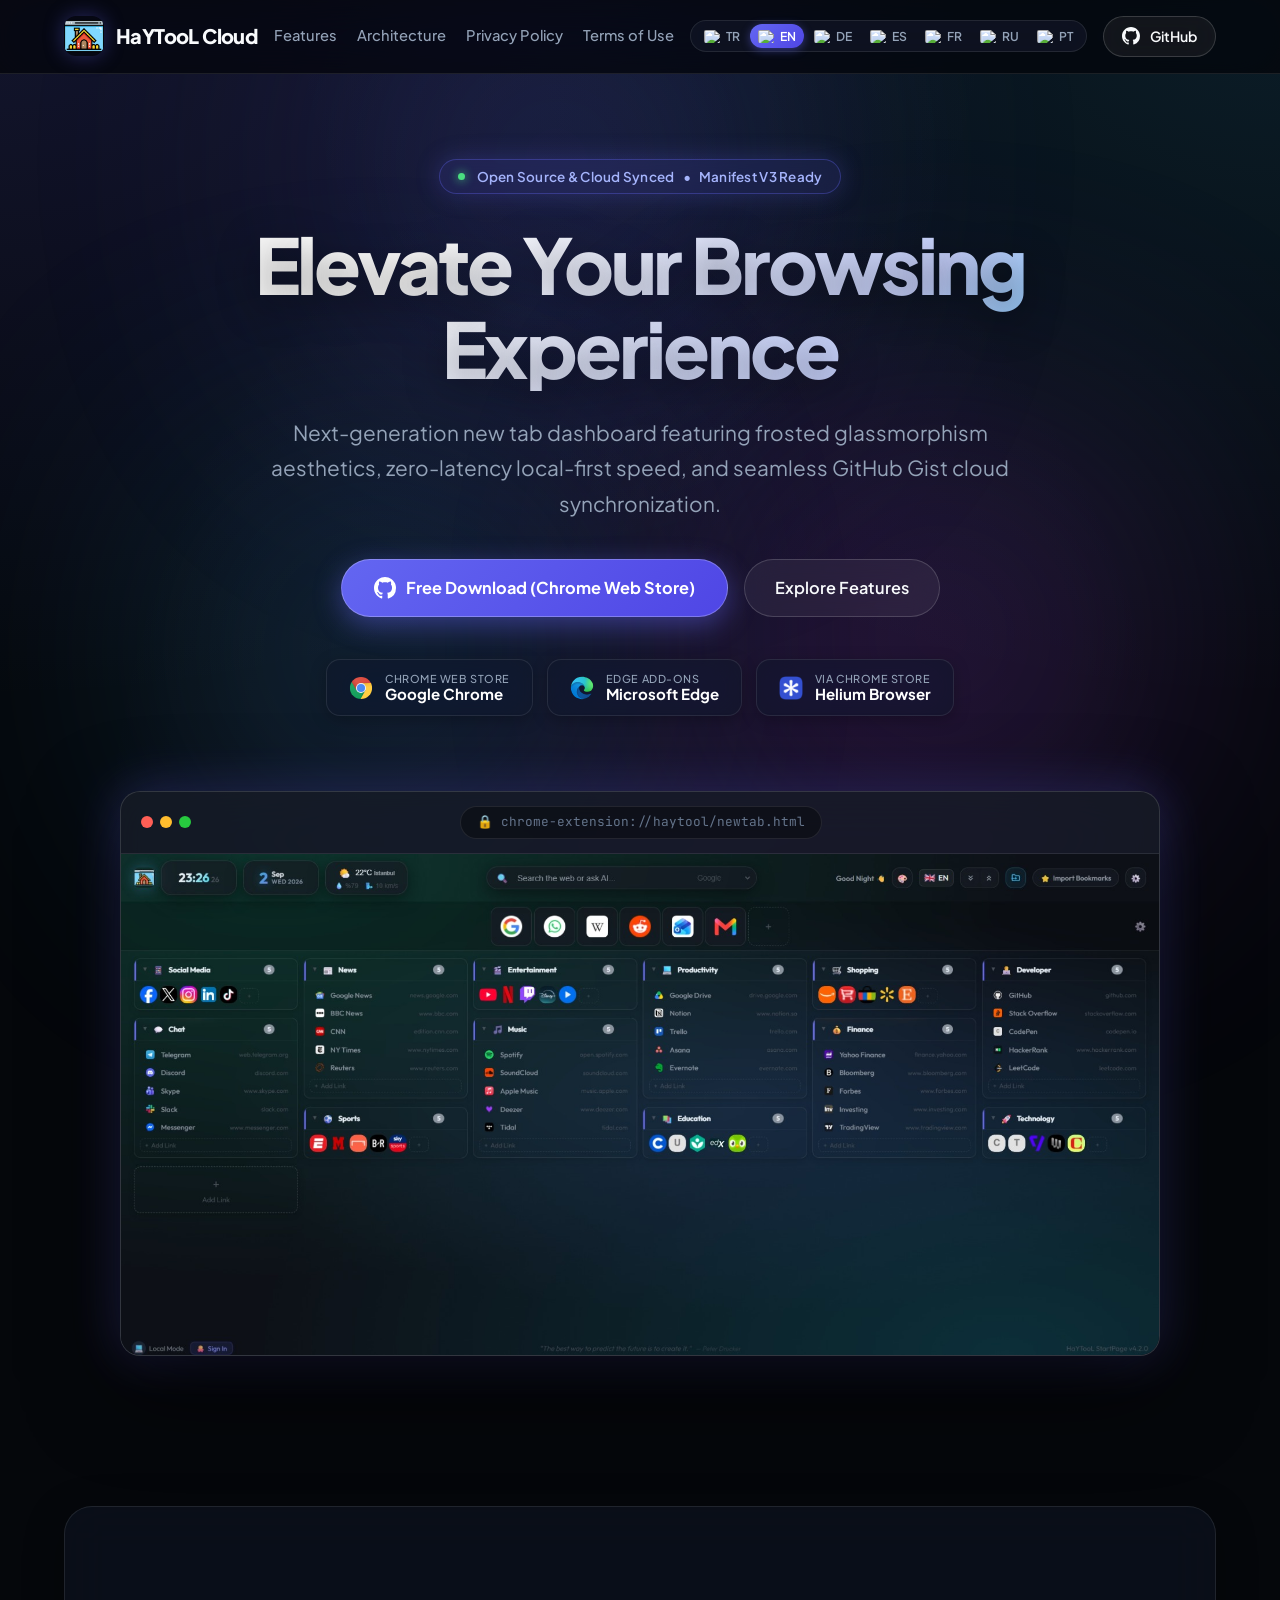
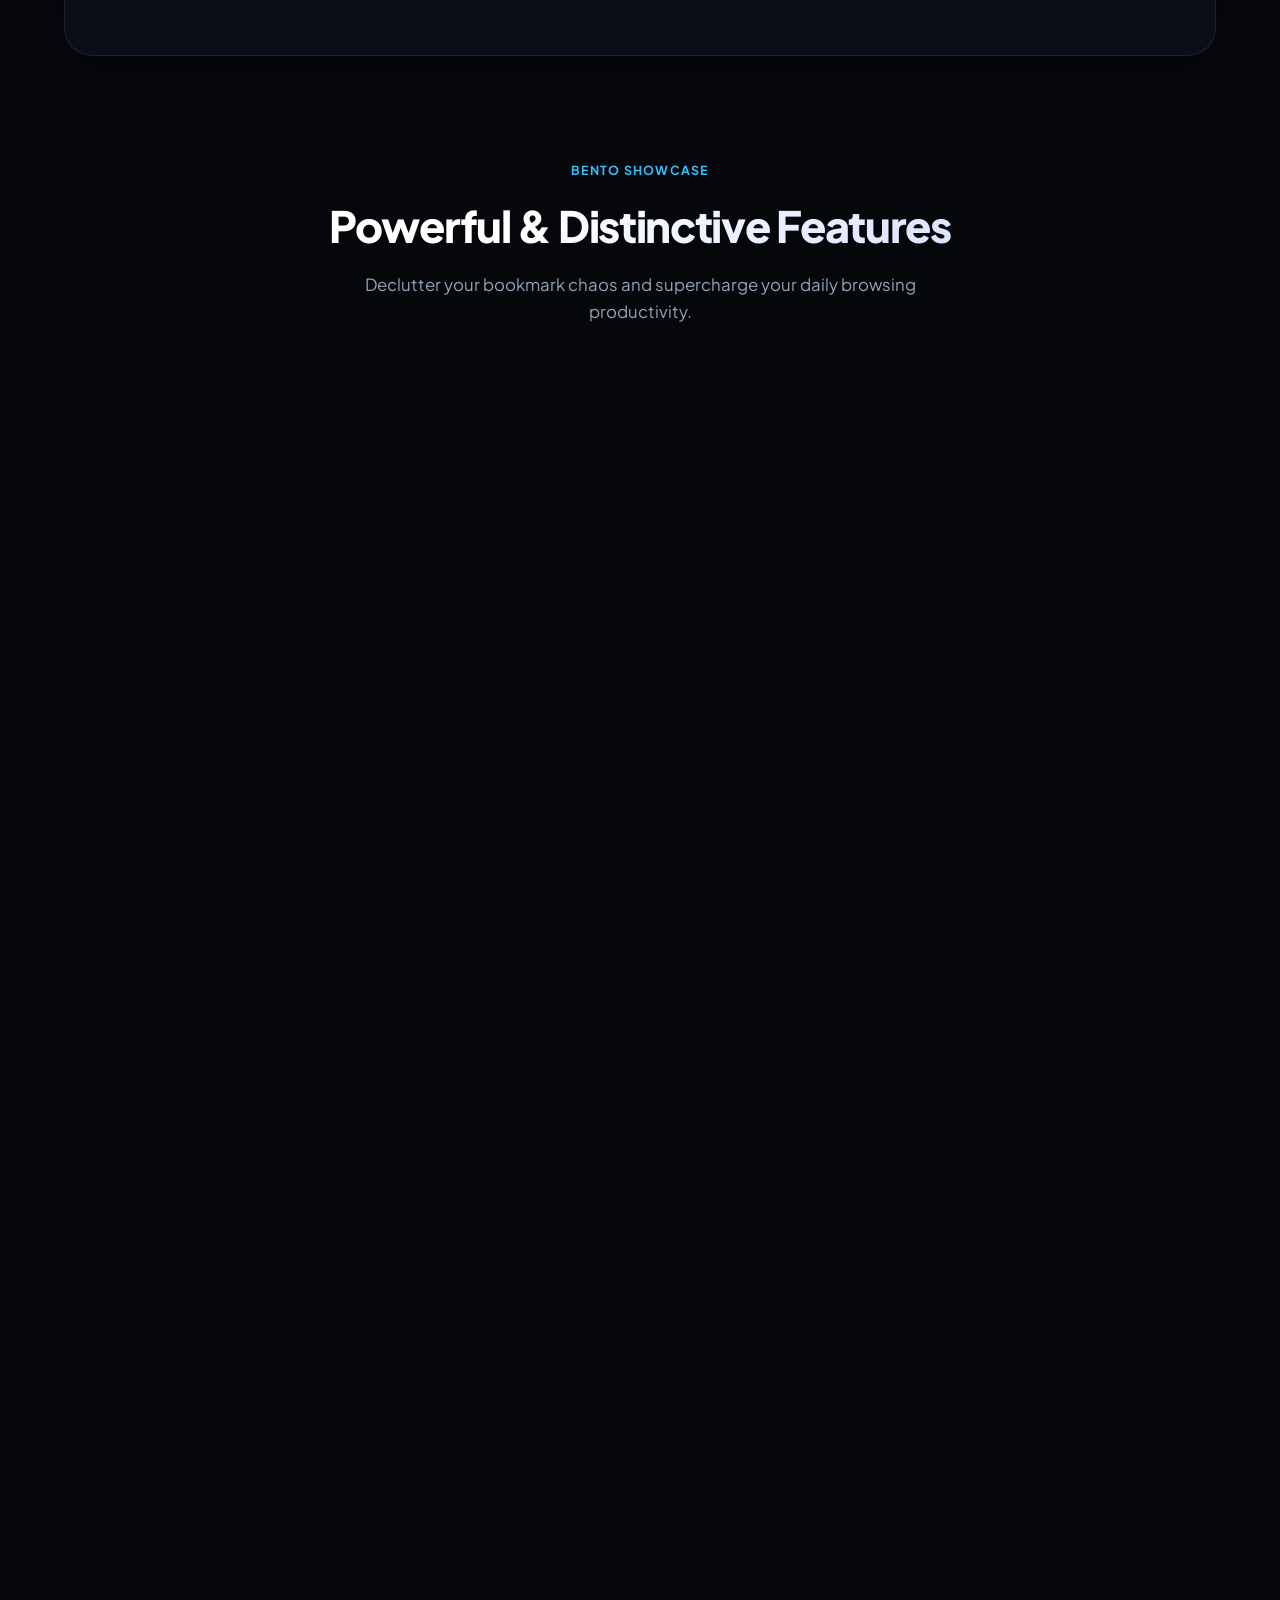
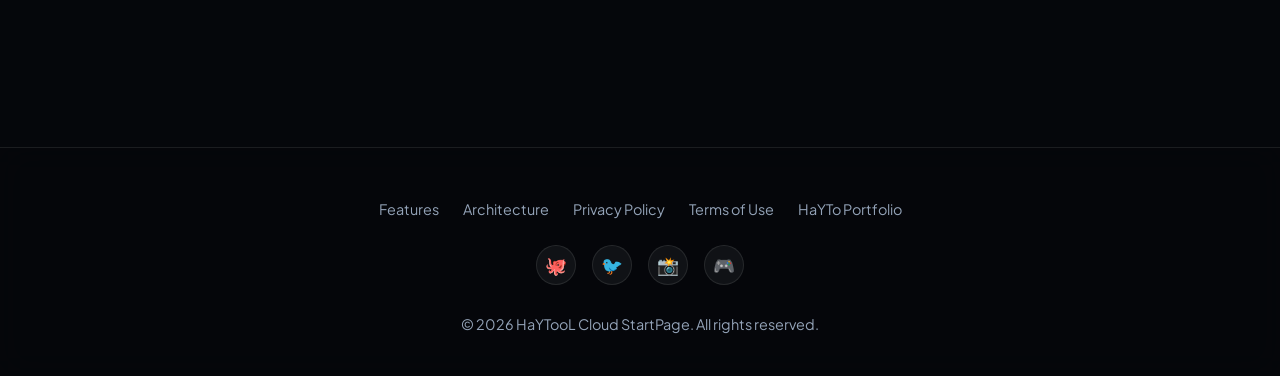
==== commit f5ce8a37: "Websites Auto update (2026-10-04 02:17:02)" ====
--- a/index.html
+++ b/index.html
@@ -4,6 +4,58 @@
   <meta charset="UTF-8">
   <meta name="viewport" content="width=device-width, initial-scale=1.0">
   <title>HaYTooL Cloud StartPage — Next-Gen New Tab Dashboard</title>
+  
+  <!-- Primary Meta Tags (Google, Bing, DuckDuckGo) -->
+  <meta name="title" content="HaYTooL Cloud StartPage — Next-Gen New Tab Dashboard">
+  <meta name="description" content="Ultra-hızlı, gizlilik odaklı, bulut senkronizasyonlu ve modern glassmorphism tasarımlı yeni sekme başlangıç sayfası. Chromium, Chrome ve Edge ile tam uyumlu.">
+  <meta name="keywords" content="startpage, new tab, chrome extension, edge eklentisi, dashboard, chrome startpage, privacy startpage, haytool">
+  <meta name="author" content="HaYTo">
+  <meta name="robots" content="index, follow, max-image-preview:large, max-snippet:-1, max-video-preview:-1">
+  <meta name="theme-color" content="#05070b">
+  
+  <!-- Canonical & Alternate Links -->
+  <link rel="canonical" href="https://haytokoraz.github.io/HaYTooL-Cloud-StartPage/">
+  
+  <!-- Open Graph / Facebook (Google, DuckDuckGo & Socials) -->
+  <meta property="og:type" content="website">
+  <meta property="og:url" content="https://haytokoraz.github.io/HaYTooL-Cloud-StartPage/">
+  <meta property="og:title" content="HaYTooL Cloud StartPage — Next-Gen New Tab Dashboard">
+  <meta property="og:description" content="Ultra-hızlı, gizlilik odaklı, bulut senkronizasyonlu ve modern glassmorphism tasarımlı yeni sekme başlangıç sayfası.">
+  <meta property="og:image" content="https://haytokoraz.github.io/HaYTooL-Cloud-StartPage/assets/screenshots/tr.jpeg">
+  <meta property="og:site_name" content="HaYTooL Cloud StartPage">
+  <meta property="og:locale" content="tr_TR">
+
+  <!-- Twitter / X Card -->
+  <meta name="twitter:card" content="summary_large_image">
+  <meta name="twitter:url" content="https://haytokoraz.github.io/HaYTooL-Cloud-StartPage/">
+  <meta name="twitter:title" content="HaYTooL Cloud StartPage — Next-Gen New Tab Dashboard">
+  <meta name="twitter:description" content="Ultra-hızlı, gizlilik odaklı, bulut senkronizasyonlu ve modern glassmorphism tasarımlı yeni sekme başlangıç sayfası.">
+  <meta name="twitter:image" content="https://haytokoraz.github.io/HaYTooL-Cloud-StartPage/assets/screenshots/tr.jpeg">
+  <meta name="twitter:creator" content="@HaYTo">
+
+  <!-- Structured Data / JSON-LD (Google & Bing Rich Results) -->
+  <script type="application/ld+json">
+  {
+    "@context": "https://schema.org",
+    "@type": "SoftwareApplication",
+    "name": "HaYTooL Cloud StartPage",
+    "operatingSystem": "All Chromium Browsers (Chrome, Edge, Brave, Helium)",
+    "applicationCategory": "BrowserApplication",
+    "offers": {
+      "@type": "Offer",
+      "price": "0",
+      "priceCurrency": "USD"
+    },
+    "description": "Ultra-hızlı, gizlilik odaklı, bulut senkronizasyonlu ve modern glassmorphism tasarımlı yeni sekme başlangıç sayfası eklentisi.",
+    "screenshot": "https://haytokoraz.github.io/HaYTooL-Cloud-StartPage/assets/screenshots/tr.jpeg",
+    "author": {
+      "@type": "Person",
+      "name": "HaYTo",
+      "url": "https://haytokoraz.github.io/"
+    }
+  }
+  </script>
+
   <link rel="icon" type="image/png" href="assets/icon32.png">
   <link rel="preconnect" href="https://fonts.googleapis.com">
   <link rel="preconnect" href="https://fonts.gstatic.com" crossorigin>
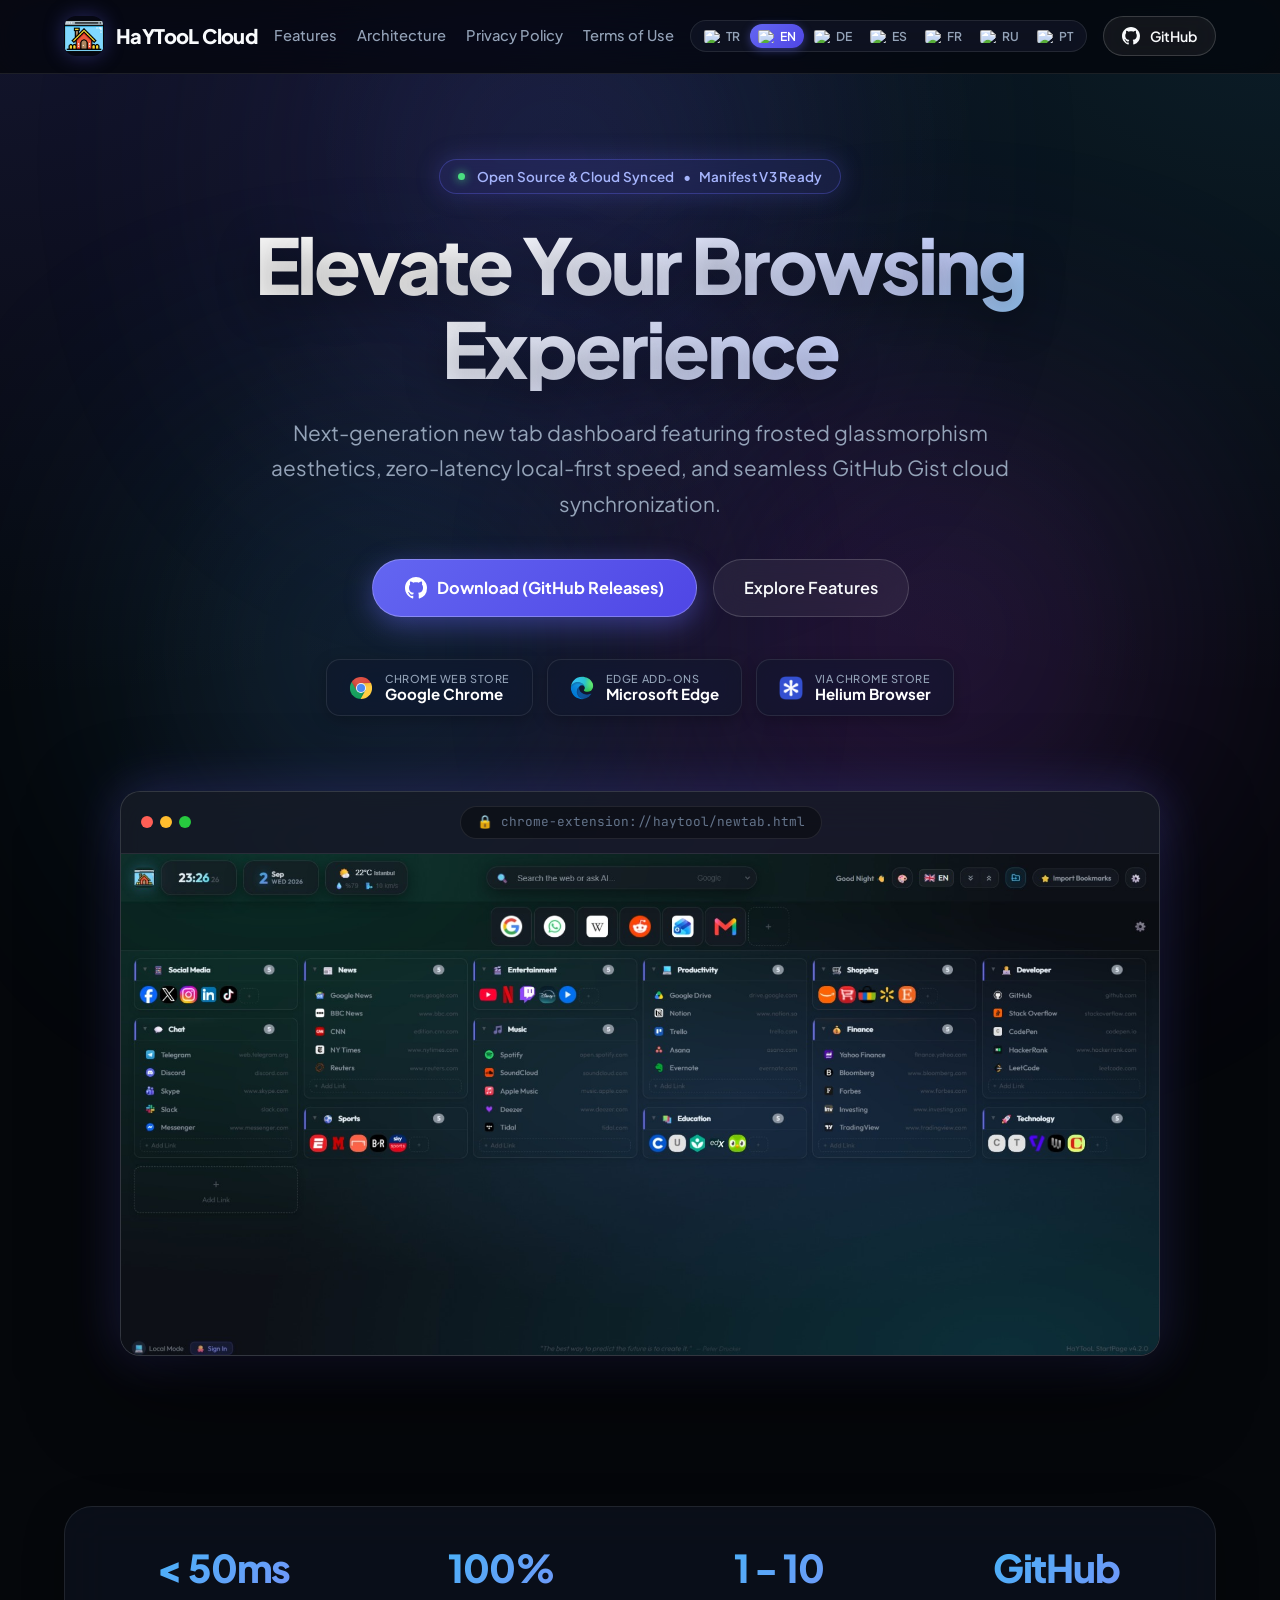
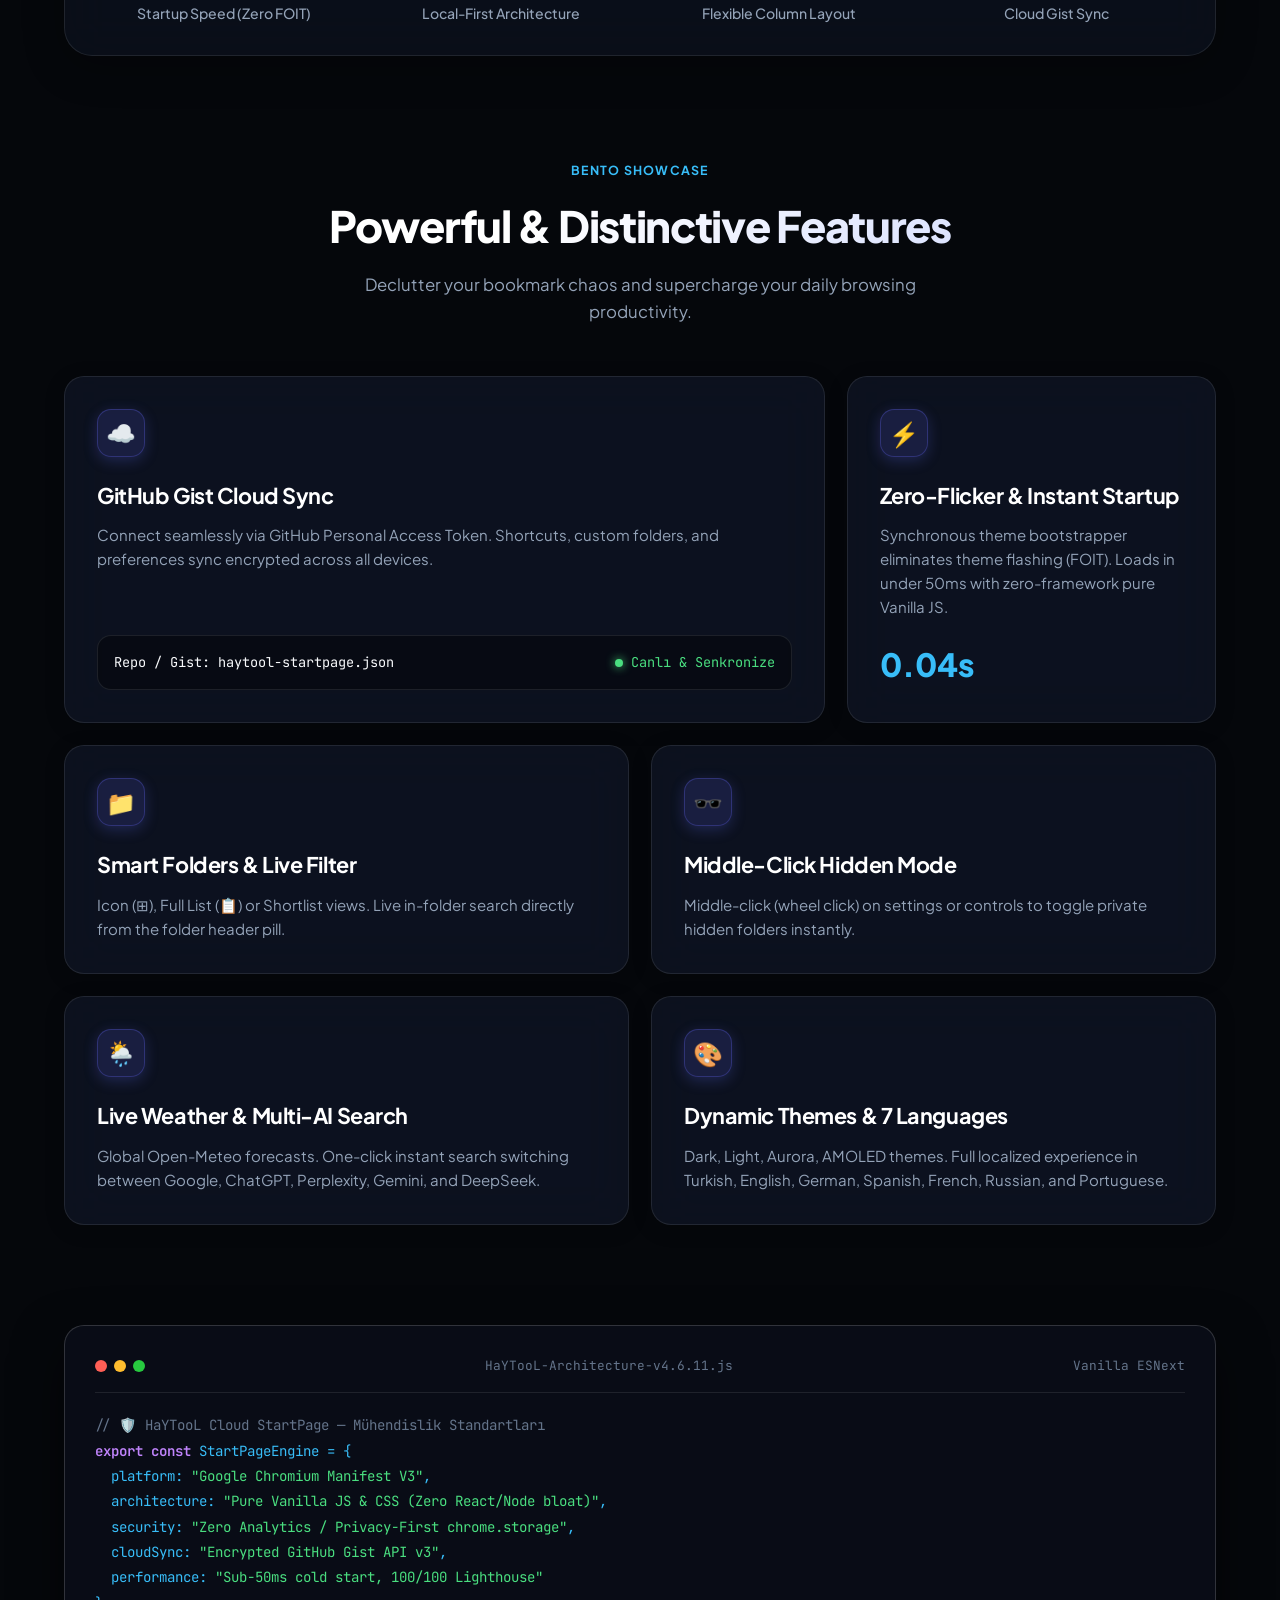
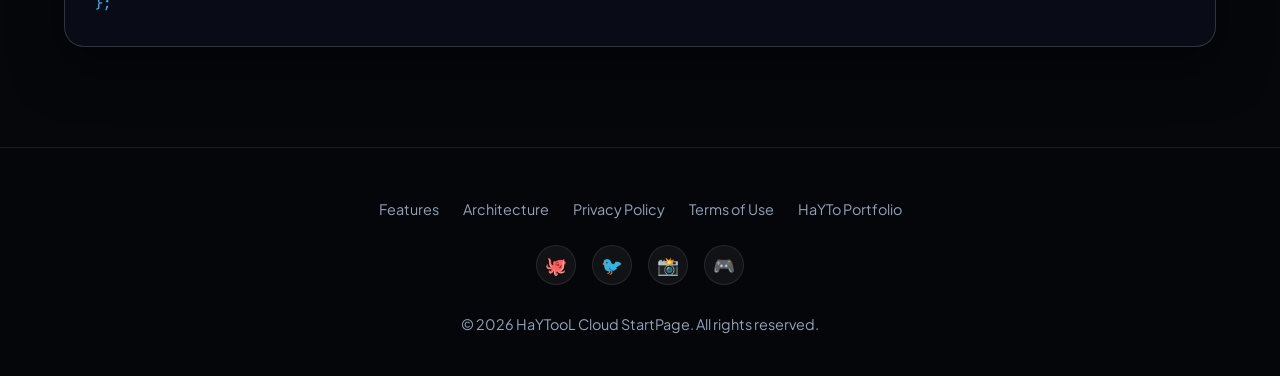
==== commit 19b7c83f: "Websites Auto update (2026-10-04 02:20:29)" ====
--- a/index.html
+++ b/index.html
@@ -811,9 +811,9 @@
       </p>
 
       <div class="cta-group">
-        <a href="https://chromewebstore.google.com/detail/cloud-startpage-haytool/fgiompioalgpjalpmdjchlgecgdkkncn" target="_blank" class="btn-cta-primary">
+        <a href="https://github.com/HaYToKoRaZ/HaYTooL-Cloud-StartPage/releases" target="_blank" class="btn-cta-primary">
           <svg width="22" height="22" viewBox="0 0 24 24" fill="currentColor"><path d="M12 0C5.37 0 0 5.37 0 12c0 5.31 3.435 9.795 8.205 11.385.6.105.825-.255.825-.57 0-.285-.015-1.23-.015-2.235-3.015.555-3.795-.735-4.035-1.41-.135-.345-.72-1.41-1.23-1.695-.42-.225-1.02-.78-.015-.795.945-.015 1.62.87 1.845 1.23 1.08 1.815 2.805 1.305 3.495.99.105-.78.42-1.305.765-1.605-2.67-.3-5.46-1.335-5.46-5.925 0-1.305.465-2.385 1.23-3.225-.12-.3-.54-1.53.12-3.18 0 0 1.005-.315 3.3 1.23.96-.27 1.98-.405 3-.405s2.04.135 3 .405c2.295-1.56 3.3-1.23 3.3-1.23.66 1.65.24 2.88.12 3.18.765.84 1.23 1.905 1.23 3.225 0 4.605-2.805 5.625-5.475 5.925.435.375.81 1.095.81 2.22 0 1.605-.015 2.895-.015 3.3 0 .315.225.69.825.57A12.02 12.02 0 0024 12c0-6.63-5.37-12-12-12z"/></svg>
-          <span data-i18n="btn_install">Ücretsiz İndir (Chrome Web Store)</span>
+          <span data-i18n="btn_install">İndir (GitHub Releases)</span>
         </a>
         <a href="#features" class="btn-cta-secondary">
           <span data-i18n="btn_explore">Özellikleri Keşfet</span>
@@ -1031,7 +1031,7 @@
         "badge_ver": "Açık Kaynak & Bulut Senkronizasyonlu",
         "hero_title": "Tarayıcınızı Geleceğe Taşıyın",
         "hero_desc": "Buzlu cam estetiği (Glassmorphism), ultra-hızlı yerel mimari ve GitHub Gist bulut senkronizasyonu ile donatılmış yeni nesil başlangıç sayfası paneli.",
-        "btn_install": "Ücretsiz İndir (Chrome Web Store)",
+        "btn_install": "İndir (GitHub Releases)",
         "btn_explore": "Özellikleri Keşfet",
         "store_sub_chrome": "Chrome Mağazası",
         "store_sub_edge": "Edge Eklentileri",
@@ -1065,7 +1065,7 @@
         "badge_ver": "Open Source & Cloud Synced",
         "hero_title": "Elevate Your Browsing Experience",
         "hero_desc": "Next-generation new tab dashboard featuring frosted glassmorphism aesthetics, zero-latency local-first speed, and seamless GitHub Gist cloud synchronization.",
-        "btn_install": "Free Download (Chrome Web Store)",
+        "btn_install": "Download (GitHub Releases)",
         "btn_explore": "Explore Features",
         "store_sub_chrome": "Chrome Web Store",
         "store_sub_edge": "Edge Add-ons",
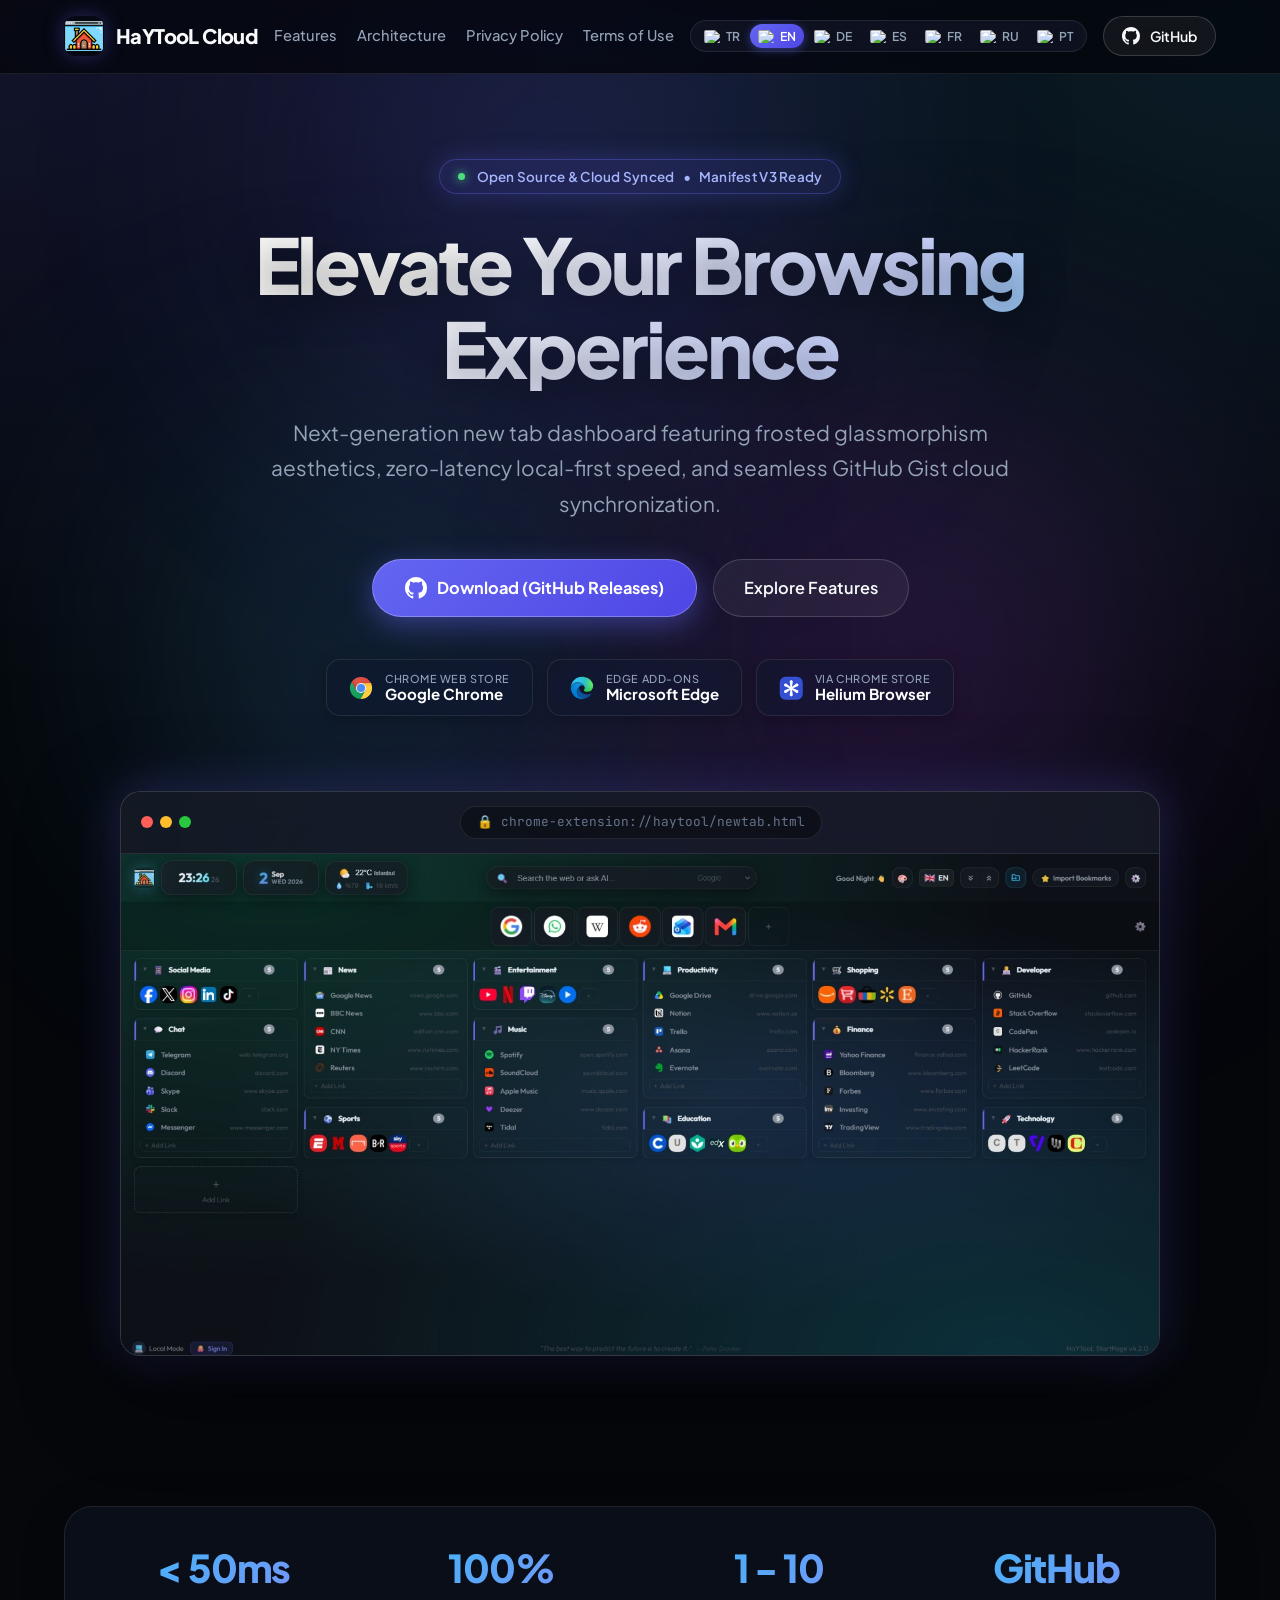
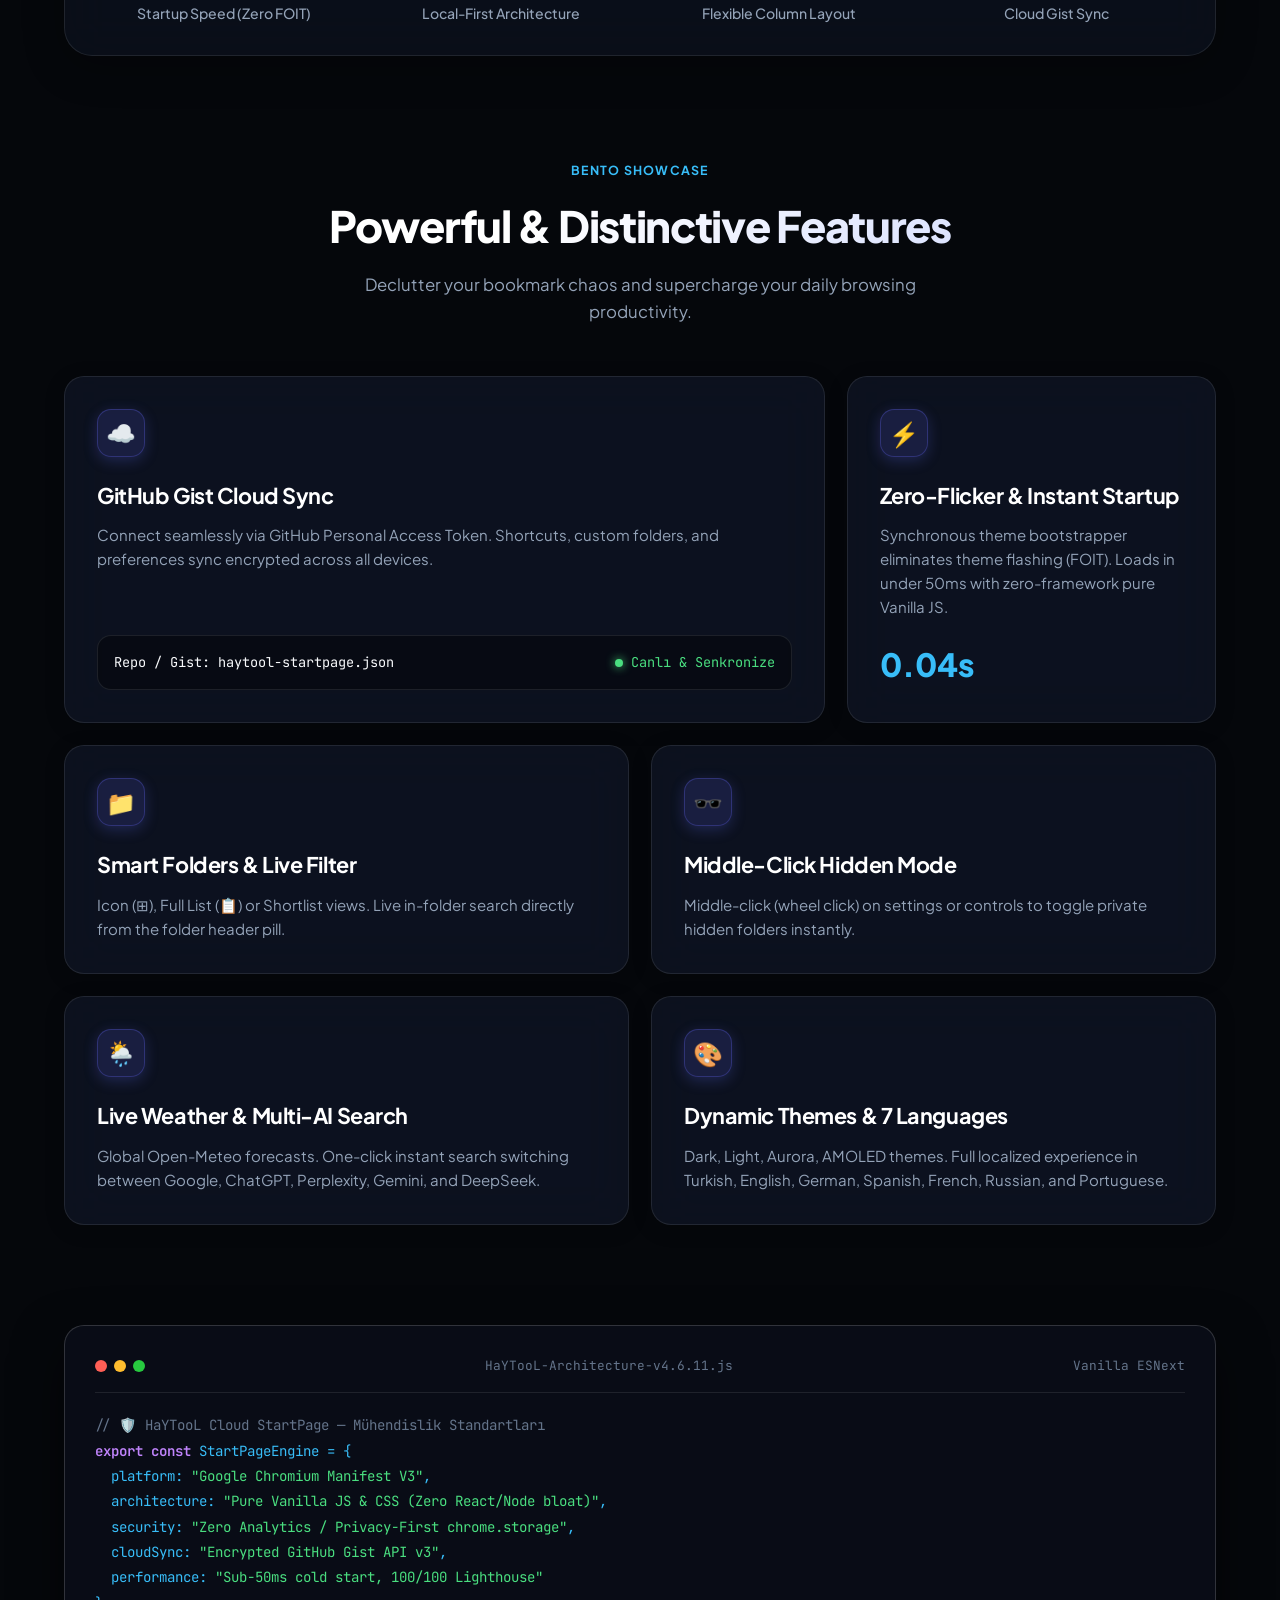
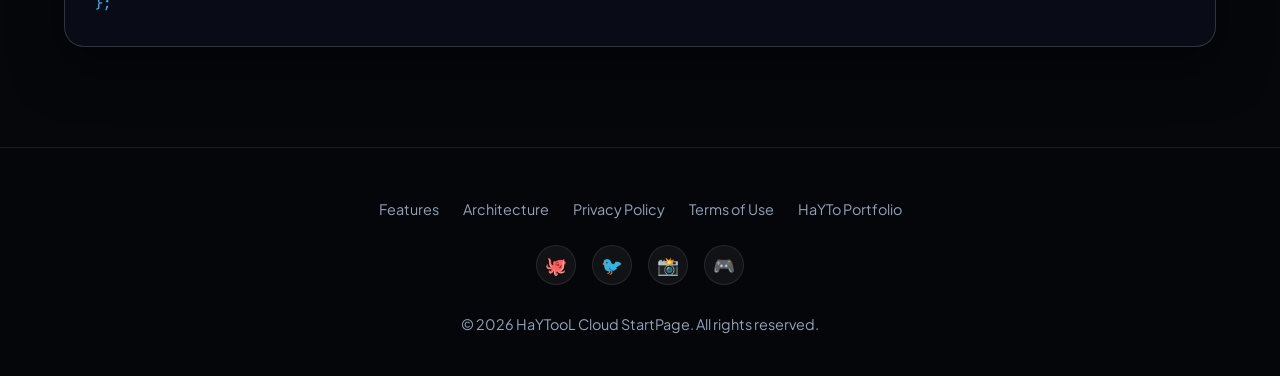
==== commit 8a4fc72f: "Websites Auto update (2026-10-04 02:48:54)" ====
--- a/index.html
+++ b/index.html
@@ -59,7 +59,9 @@
   <link rel="icon" type="image/png" href="assets/icon32.png">
   <link rel="preconnect" href="https://fonts.googleapis.com">
   <link rel="preconnect" href="https://fonts.gstatic.com" crossorigin>
-  <link href="https://fonts.googleapis.com/css2?family=Plus+Jakarta+Sans:wght@300;400;500;600;700;800&family=JetBrains+Mono:wght@400;500;600&display=swap" rel="stylesheet">
+  <link rel="preload" as="style" href="https://fonts.googleapis.com/css2?family=Plus+Jakarta+Sans:wght@300;400;500;600;700;800&family=JetBrains+Mono:wght@400;500;600&display=swap">
+  <link href="https://fonts.googleapis.com/css2?family=Plus+Jakarta+Sans:wght@300;400;500;600;700;800&family=JetBrains+Mono:wght@400;500;600&display=swap" rel="stylesheet" media="print" onload="this.media='all'">
+  <noscript><link href="https://fonts.googleapis.com/css2?family=Plus+Jakarta+Sans:wght@300;400;500;600;700;800&family=JetBrains+Mono:wght@400;500;600&display=swap" rel="stylesheet"></noscript>
   <style>
     :root {
       --bg: #05070b;
@@ -748,7 +750,7 @@
   <header>
     <div class="nav-container">
       <a href="#" class="brand">
-        <img src="assets/icon128.png" alt="HaYTooL Logo">
+        <img src="assets/icon128.png" alt="HaYTooL Logo" width="40" height="40">
         <span>HaYTooL Cloud</span>
       </a>
 
@@ -839,7 +841,7 @@
         </a>
 
         <a href="https://chromewebstore.google.com/detail/cloud-startpage-haytool/fgiompioalgpjalpmdjchlgecgdkkncn" target="_blank" class="store-chip" title="Helium Browser">
-          <img src="assets/helium.png" alt="Helium" style="border-radius:4px;">
+          <img src="assets/helium.png" alt="Helium" width="24" height="24" loading="lazy" decoding="async" style="border-radius:4px;">
           <div class="store-chip-text">
             <span class="store-chip-sub" data-i18n="store_sub_helium">Chrome Mağazası ile</span>
             <span class="store-chip-name">Helium Browser</span>
@@ -862,7 +864,7 @@
             <div style="width: 48px;"></div>
           </div>
           <div class="window-content">
-            <img id="appScreenshotImg" src="assets/screenshots/tr.jpeg" alt="HaYTooL Cloud StartPage Interactive Preview">
+            <img id="appScreenshotImg" src="assets/screenshots/tr.jpeg" alt="HaYTooL Cloud StartPage Interactive Preview" width="1794" height="866" decoding="async" fetchpriority="high">
           </div>
         </div>
       </div>
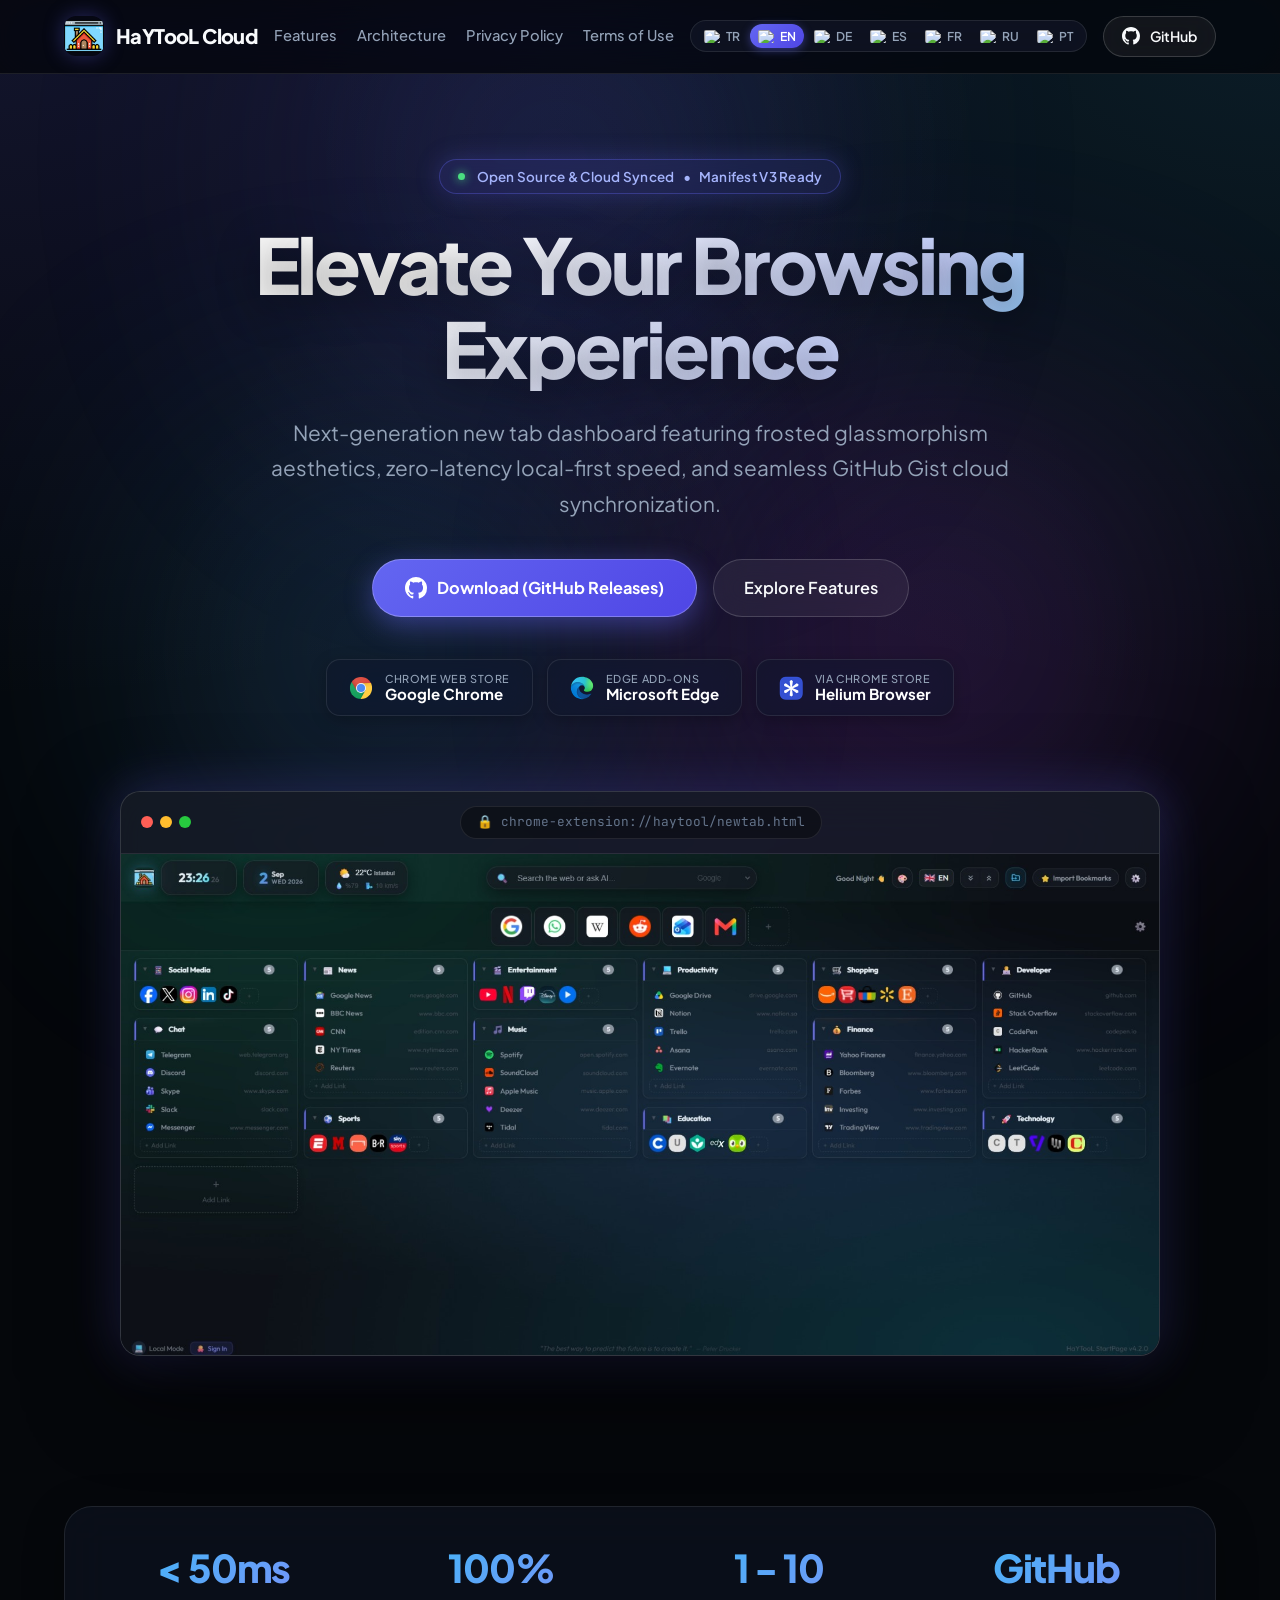
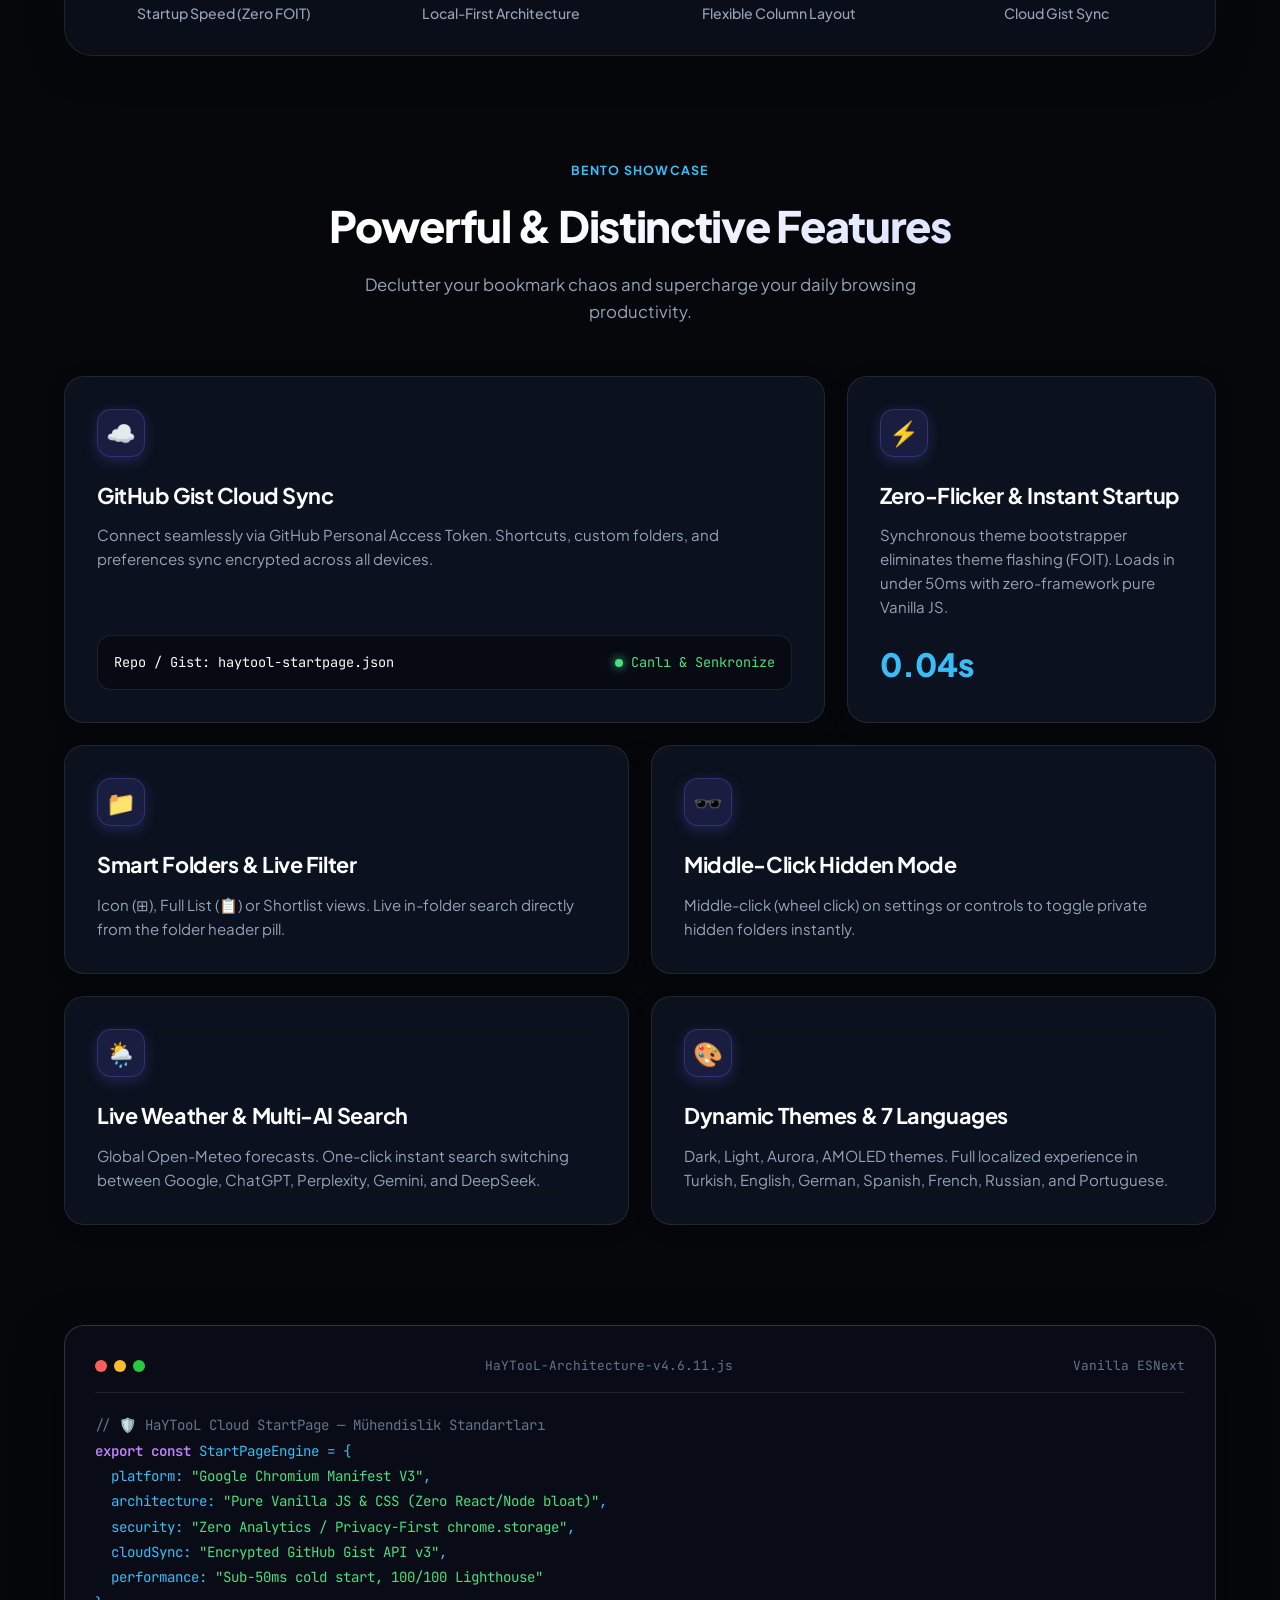
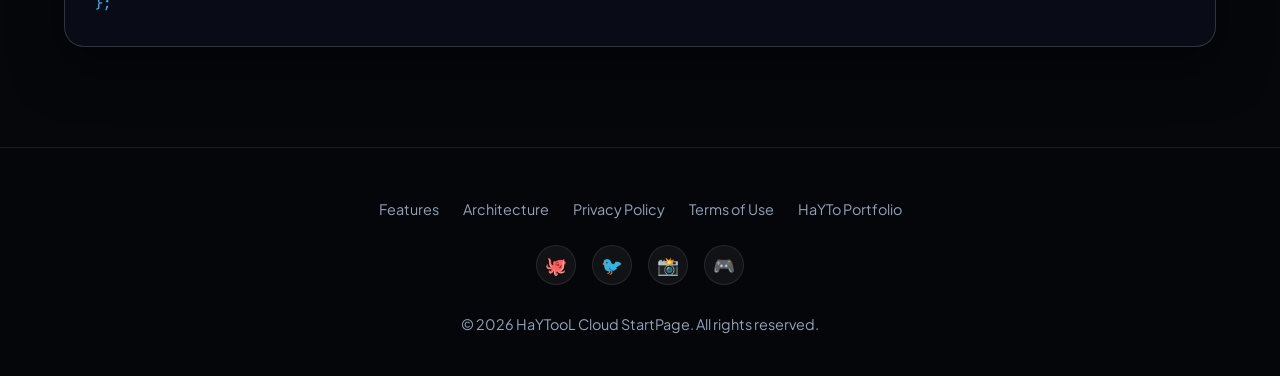
==== commit 424c1560: "Websites Auto update (2026-10-04 05:22:58)" ====
--- a/index.html
+++ b/index.html
@@ -13,8 +13,16 @@
   <meta name="robots" content="index, follow, max-image-preview:large, max-snippet:-1, max-video-preview:-1">
   <meta name="theme-color" content="#05070b">
   
-  <!-- Canonical & Alternate Links -->
+  <!-- Canonical & Multilingual Alternate Links (SEO & Hreflang) -->
   <link rel="canonical" href="https://haytokoraz.github.io/HaYTooL-Cloud-StartPage/">
+  <link rel="alternate" hreflang="tr" href="https://haytokoraz.github.io/HaYTooL-Cloud-StartPage/?lang=tr">
+  <link rel="alternate" hreflang="en" href="https://haytokoraz.github.io/HaYTooL-Cloud-StartPage/?lang=en">
+  <link rel="alternate" hreflang="de" href="https://haytokoraz.github.io/HaYTooL-Cloud-StartPage/?lang=de">
+  <link rel="alternate" hreflang="es" href="https://haytokoraz.github.io/HaYTooL-Cloud-StartPage/?lang=es">
+  <link rel="alternate" hreflang="fr" href="https://haytokoraz.github.io/HaYTooL-Cloud-StartPage/?lang=fr">
+  <link rel="alternate" hreflang="ru" href="https://haytokoraz.github.io/HaYTooL-Cloud-StartPage/?lang=ru">
+  <link rel="alternate" hreflang="pt" href="https://haytokoraz.github.io/HaYTooL-Cloud-StartPage/?lang=pt">
+  <link rel="alternate" hreflang="x-default" href="https://haytokoraz.github.io/HaYTooL-Cloud-StartPage/">
   
   <!-- Open Graph / Facebook (Google, DuckDuckGo & Socials) -->
   <meta property="og:type" content="website">
@@ -39,6 +47,7 @@
     "@context": "https://schema.org",
     "@type": "SoftwareApplication",
     "name": "HaYTooL Cloud StartPage",
+    "softwareVersion": "5.6",
     "operatingSystem": "All Chromium Browsers (Chrome, Edge, Brave, Helium)",
     "applicationCategory": "BrowserApplication",
     "offers": {
@@ -1195,11 +1204,15 @@
       localStorage.setItem("haytool_web_lang", lang);
     }
 
-    // Başlangıç dili algılama
+    // Başlangıç dili algılama (?lang parametresi, kayıtlı dil veya tarayıcı dili)
+    const urlParams = new URLSearchParams(window.location.search);
+    const urlLang = urlParams.get("lang");
     const browserLang = (navigator.language || "en").split("-")[0];
     const defaultAvailable = ["tr", "en", "de", "es", "fr", "ru", "pt"].includes(browserLang) ? browserLang : "en";
-    const savedLang = localStorage.getItem("haytool_web_lang") || defaultAvailable;
-    setLang(savedLang);
+    const initialLang = (urlLang && ["tr", "en", "de", "es", "fr", "ru", "pt"].includes(urlLang))
+      ? urlLang
+      : (localStorage.getItem("haytool_web_lang") || defaultAvailable);
+    setLang(initialLang);
 
     // Scroll Reveal (Linear/Apple Animations)
     if ('IntersectionObserver' in window) {
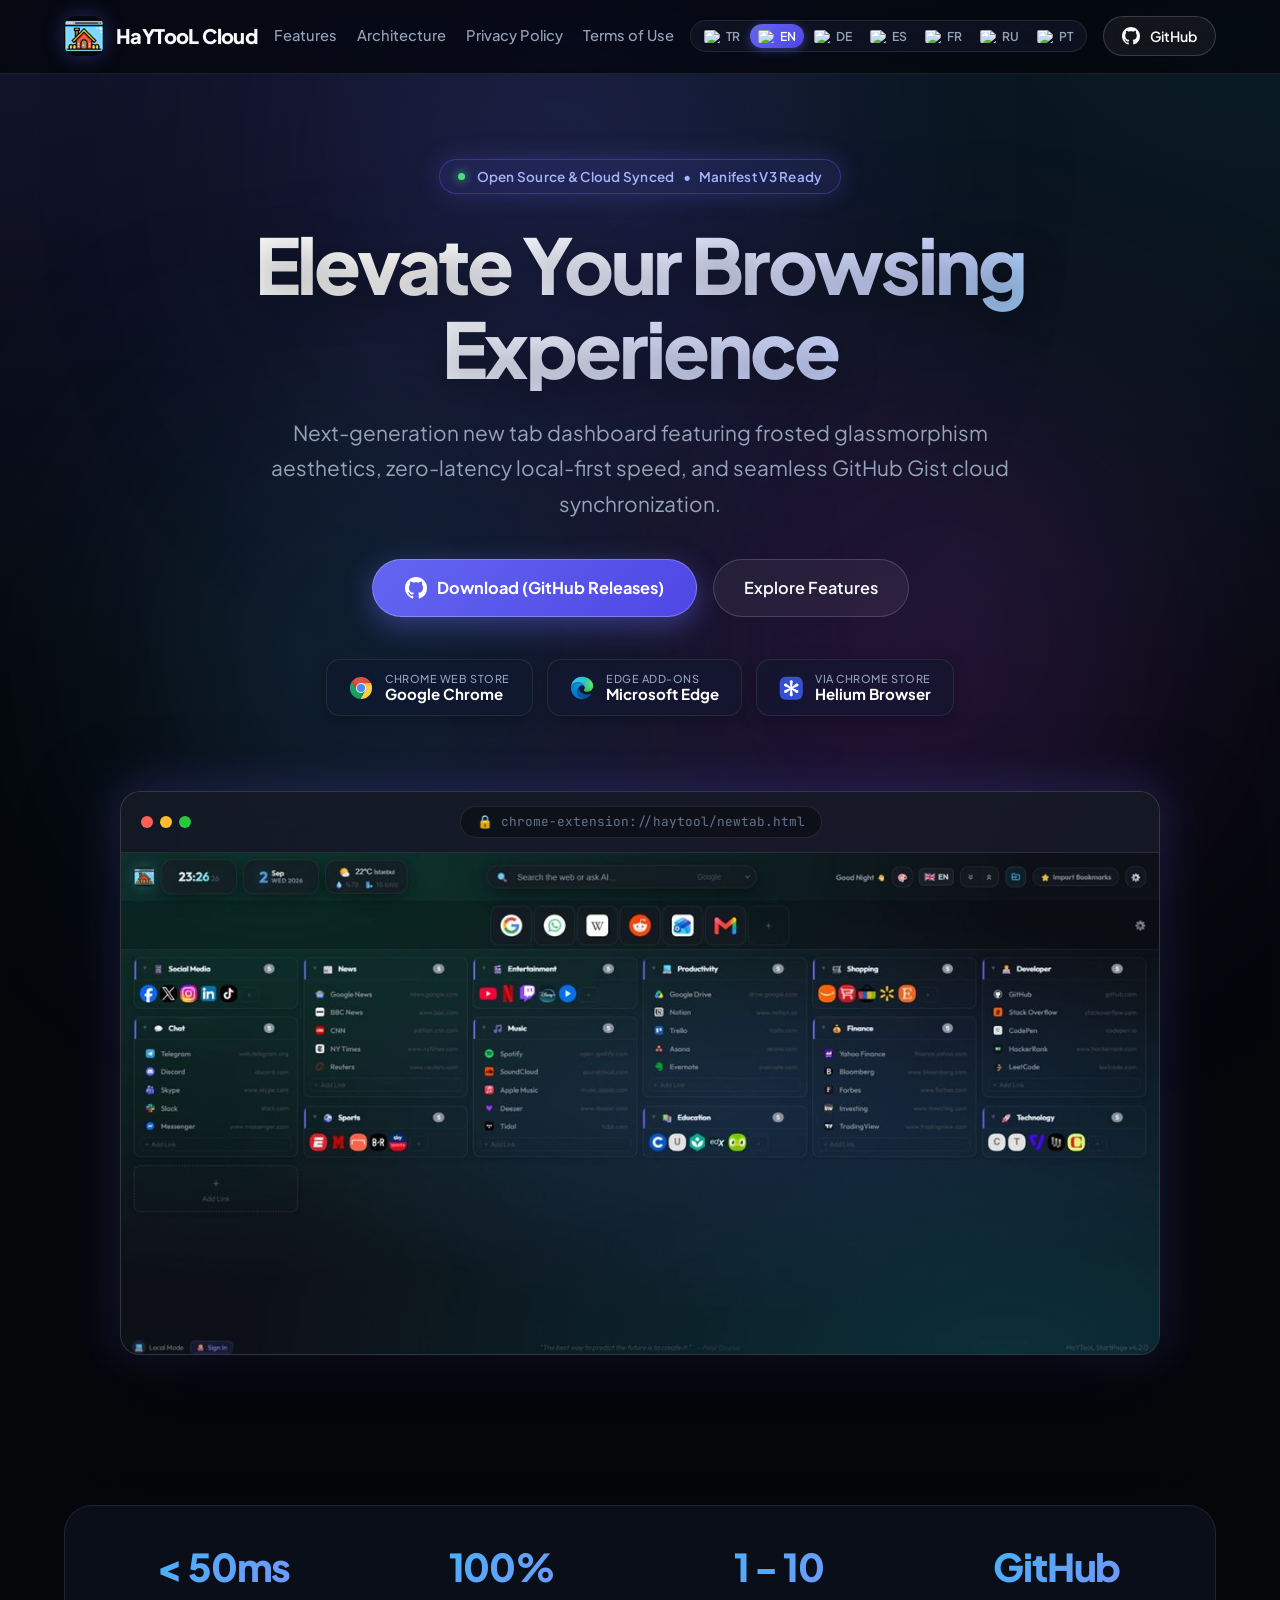
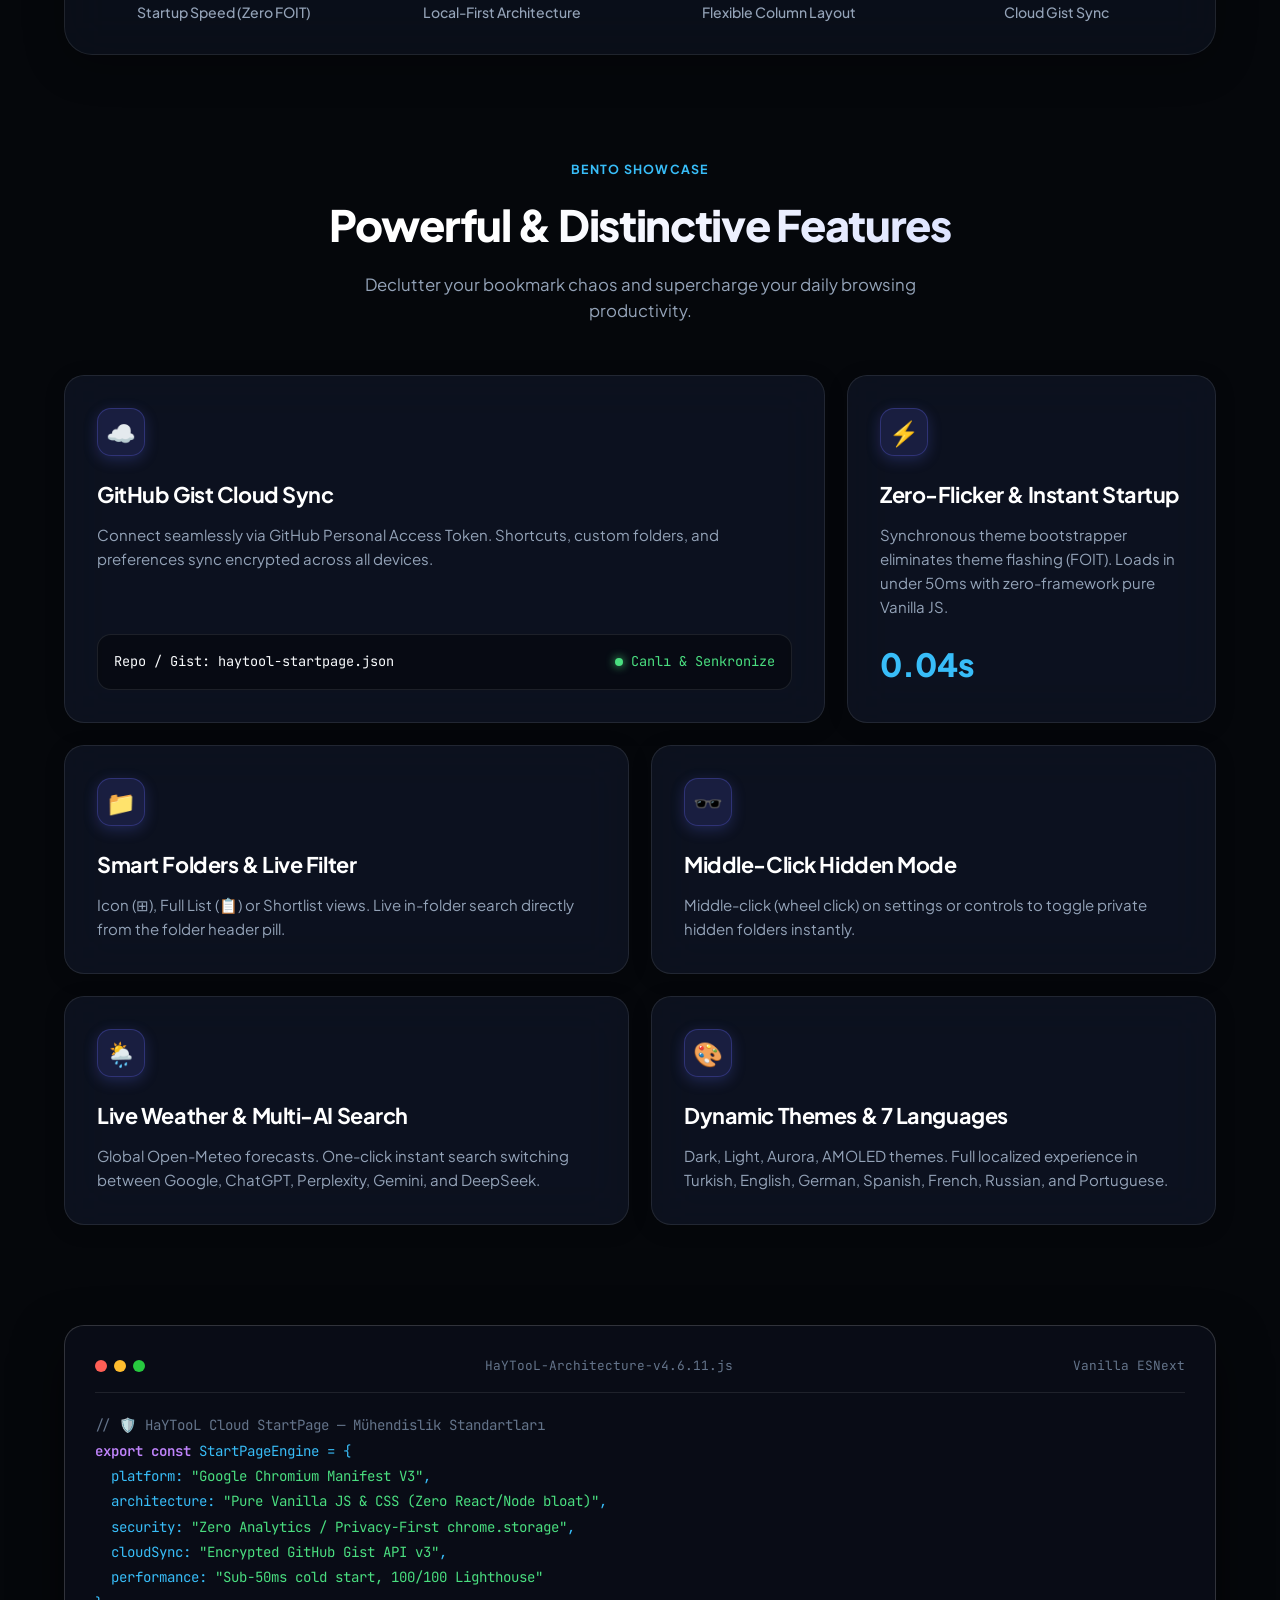
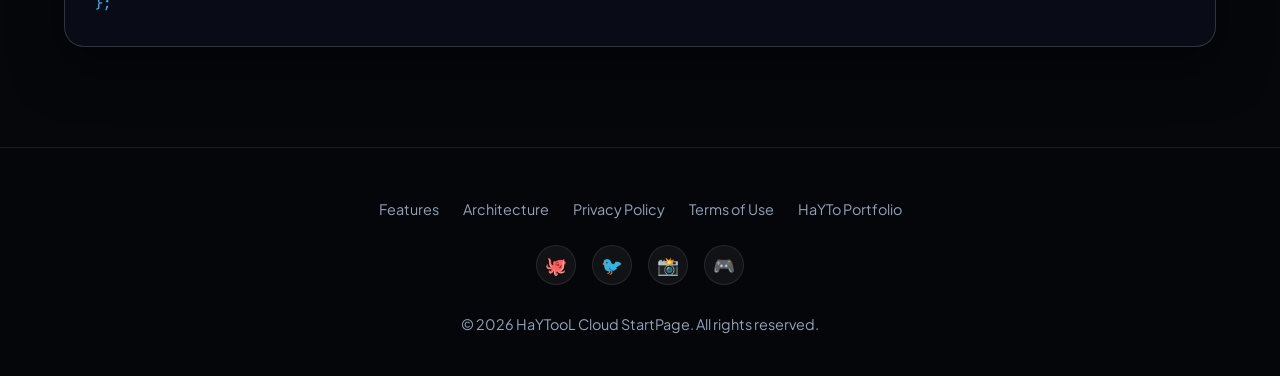
==== commit 71f29873: "Websites Auto update (2026-10-04 05:33:52)" ====
--- a/index.html
+++ b/index.html
@@ -1,6 +1,7 @@
 <!DOCTYPE html>
 <html lang="tr">
 <head>
+  <!-- Character Encoding (UTF-8) -->
   <meta charset="UTF-8">
   <meta name="viewport" content="width=device-width, initial-scale=1.0">
   <title>HaYTooL Cloud StartPage — Next-Gen New Tab Dashboard</title>
@@ -9,7 +10,7 @@
   <meta name="title" content="HaYTooL Cloud StartPage — Next-Gen New Tab Dashboard">
   <meta name="description" content="Ultra-hızlı, gizlilik odaklı, bulut senkronizasyonlu ve modern glassmorphism tasarımlı yeni sekme başlangıç sayfası. Chromium, Chrome ve Edge ile tam uyumlu.">
   <meta name="keywords" content="startpage, new tab, chrome extension, edge eklentisi, dashboard, chrome startpage, privacy startpage, haytool">
-  <meta name="author" content="HaYTo">
+  <meta name="author" content="HaYToKoRaZ">
   <meta name="robots" content="index, follow, max-image-preview:large, max-snippet:-1, max-video-preview:-1">
   <meta name="theme-color" content="#05070b">
   
@@ -24,22 +25,24 @@
   <link rel="alternate" hreflang="pt" href="https://haytokoraz.github.io/HaYTooL-Cloud-StartPage/?lang=pt">
   <link rel="alternate" hreflang="x-default" href="https://haytokoraz.github.io/HaYTooL-Cloud-StartPage/">
   
-  <!-- Open Graph / Facebook (Google, DuckDuckGo & Socials) -->
+  <!-- Facebook Open Graph (Tam 9 Temel Etiket: Facebook, WhatsApp, LinkedIn, Telegram) -->
   <meta property="og:type" content="website">
   <meta property="og:url" content="https://haytokoraz.github.io/HaYTooL-Cloud-StartPage/">
   <meta property="og:title" content="HaYTooL Cloud StartPage — Next-Gen New Tab Dashboard">
   <meta property="og:description" content="Ultra-hızlı, gizlilik odaklı, bulut senkronizasyonlu ve modern glassmorphism tasarımlı yeni sekme başlangıç sayfası.">
   <meta property="og:image" content="https://haytokoraz.github.io/HaYTooL-Cloud-StartPage/assets/screenshots/tr.jpeg">
+  <meta property="og:image:alt" content="HaYTooL Cloud StartPage Arayüz Görünümü">
+  <meta property="og:image:type" content="image/jpeg">
   <meta property="og:site_name" content="HaYTooL Cloud StartPage">
   <meta property="og:locale" content="tr_TR">
-
+  
   <!-- Twitter / X Card -->
   <meta name="twitter:card" content="summary_large_image">
   <meta name="twitter:url" content="https://haytokoraz.github.io/HaYTooL-Cloud-StartPage/">
   <meta name="twitter:title" content="HaYTooL Cloud StartPage — Next-Gen New Tab Dashboard">
   <meta name="twitter:description" content="Ultra-hızlı, gizlilik odaklı, bulut senkronizasyonlu ve modern glassmorphism tasarımlı yeni sekme başlangıç sayfası.">
   <meta name="twitter:image" content="https://haytokoraz.github.io/HaYTooL-Cloud-StartPage/assets/screenshots/tr.jpeg">
-  <meta name="twitter:creator" content="@HaYTo">
+  <meta name="twitter:creator" content="@HaYToKoRaZ">
 
   <!-- Structured Data / JSON-LD (Google & Bing Rich Results) -->
   <script type="application/ld+json">
@@ -65,7 +68,12 @@
   }
   </script>
 
-  <link rel="icon" type="image/png" href="assets/icon32.png">
+  <!-- Favicon & Touch Icons -->
+  <link rel="icon" type="image/x-icon" href="favicon.ico">
+  <link rel="shortcut icon" href="favicon.ico">
+  <link rel="icon" type="image/png" sizes="32x32" href="assets/icon32.png">
+  <link rel="icon" type="image/png" sizes="16x16" href="assets/icon16.png">
+  <link rel="apple-touch-icon" sizes="180x180" href="assets/icon128.png">
   <link rel="preconnect" href="https://fonts.googleapis.com">
   <link rel="preconnect" href="https://fonts.gstatic.com" crossorigin>
   <link rel="preload" as="style" href="https://fonts.googleapis.com/css2?family=Plus+Jakarta+Sans:wght@300;400;500;600;700;800&family=JetBrains+Mono:wght@400;500;600&display=swap">
@@ -737,6 +745,18 @@
       box-shadow: 0 4px 14px rgba(99, 102, 241, 0.4);
     }
 
+    /* Scroll Reveal Animation Styles (GPU Accelerated, No Forced Reflow) */
+    .reveal-init {
+      opacity: 0;
+      transform: translateY(24px);
+      transition: opacity 0.6s cubic-bezier(0.16, 1, 0.3, 1), transform 0.6s cubic-bezier(0.16, 1, 0.3, 1);
+      will-change: opacity, transform;
+    }
+    .reveal-visible {
+      opacity: 1 !important;
+      transform: translateY(0) !important;
+    }
+
     /* Responsive */
     @media (max-width: 900px) {
       .bento-col-8, .bento-col-4, .bento-col-6 {
@@ -759,7 +779,7 @@
   <header>
     <div class="nav-container">
       <a href="#" class="brand">
-        <img src="assets/icon128.png" alt="HaYTooL Logo" width="40" height="40">
+        <img src="assets/icon48.png" alt="HaYTooL Logo" width="40" height="40" loading="eager" decoding="async">
         <span>HaYTooL Cloud</span>
       </a>
 
@@ -873,7 +893,7 @@
             <div style="width: 48px;"></div>
           </div>
           <div class="window-content">
-            <img id="appScreenshotImg" src="assets/screenshots/tr.jpeg" alt="HaYTooL Cloud StartPage Interactive Preview" width="1794" height="866" decoding="async" fetchpriority="high">
+            <img id="appScreenshotImg" src="assets/screenshots/tr.jpeg" alt="HaYTooL Cloud StartPage Interactive Preview" width="1200" height="579" decoding="async" fetchpriority="high">
           </div>
         </div>
       </div>
@@ -1214,62 +1234,62 @@
       : (localStorage.getItem("haytool_web_lang") || defaultAvailable);
     setLang(initialLang);
 
-    // Scroll Reveal (Linear/Apple Animations)
+    // Scroll Reveal (GPU Accelerated CSS Classes - No Forced Reflow)
     if ('IntersectionObserver' in window) {
       const observer = new IntersectionObserver((entries) => {
         entries.forEach(entry => {
           if (entry.isIntersecting) {
-            entry.target.style.opacity = '1';
-            entry.target.style.transform = 'translateY(0)';
+            entry.target.classList.add('reveal-visible');
             observer.unobserve(entry.target);
           }
         });
       }, { threshold: 0.08 });
 
       document.querySelectorAll('.bento-card, .stat-cell, .mac-window, .code-terminal, .store-chip').forEach(el => {
-        el.style.opacity = '0';
-        el.style.transform = 'translateY(28px)';
-        el.style.transition = 'opacity 0.6s cubic-bezier(0.16, 1, 0.3, 1), transform 0.6s cubic-bezier(0.16, 1, 0.3, 1)';
+        el.classList.add('reveal-init');
         observer.observe(el);
       });
     }
   </script>
 
-  <!-- Ziyaret & Durum Bildirimi Servisi -->
+  <!-- Ziyaret & Durum Bildirimi Servisi (Kritik İstek Zincirinden Çıkarıldı - Sayfa Yüklemesi Sonrasına Ertelendi) -->
   <script>
-  (function() {
-    var SERVICE_URL = 'https://hayto-telemetry.korazhayto.workers.dev/api/ping';
-    var APP_ID = 'web_cloud_startpage';
-
-    function sendPulse() {
-      if (!navigator.onLine) return;
-      try {
-        var todayStr = new Date().toISOString().slice(0, 10);
-        var sid = localStorage.getItem('hayto_site_sid');
-        var lastDate = localStorage.getItem('hayto_site_last_date');
-
-        var isNew = false;
-        if (!sid) {
-          sid = 's_' + Math.random().toString(36).substring(2, 15);
-          localStorage.setItem('hayto_site_sid', sid);
-        }
-        if (lastDate !== todayStr) {
-          isNew = true;
-          localStorage.setItem('hayto_site_last_date', todayStr);
-        }
-
-        fetch(SERVICE_URL, {
-          method: 'POST',
-          mode: 'cors',
-          headers: { 'Content-Type': 'application/json' },
-          body: JSON.stringify({ app: APP_ID, session_id: sid, is_new_session: isNew }),
-          keepalive: true
-        }).catch(function() {});
-      } catch(e) {}
-    }
-    sendPulse();
-    setInterval(sendPulse, 2 * 60 * 1000);
-  })();
+  window.addEventListener('load', function() {
+    var delayTelemetry = ('requestIdleCallback' in window) ? window.requestIdleCallback : function(cb) { setTimeout(cb, 2000); };
+    delayTelemetry(function() {
+      var SERVICE_URL = 'https://hayto-telemetry.korazhayto.workers.dev/api/ping';
+      var APP_ID = 'web_cloud_startpage';
+
+      function sendPulse() {
+        if (!navigator.onLine) return;
+        try {
+          var todayStr = new Date().toISOString().slice(0, 10);
+          var sid = localStorage.getItem('hayto_site_sid');
+          var lastDate = localStorage.getItem('hayto_site_last_date');
+
+          var isNew = false;
+          if (!sid) {
+            sid = 's_' + Math.random().toString(36).substring(2, 15);
+            localStorage.setItem('hayto_site_sid', sid);
+          }
+          if (lastDate !== todayStr) {
+            isNew = true;
+            localStorage.setItem('hayto_site_last_date', todayStr);
+          }
+
+          fetch(SERVICE_URL, {
+            method: 'POST',
+            mode: 'cors',
+            headers: { 'Content-Type': 'application/json' },
+            body: JSON.stringify({ app: APP_ID, session_id: sid, is_new_session: isNew }),
+            keepalive: true
+          }).catch(function() {});
+        } catch(e) {}
+      }
+      sendPulse();
+      setInterval(sendPulse, 2 * 60 * 1000);
+    });
+  });
   </script>
 
 </body>
